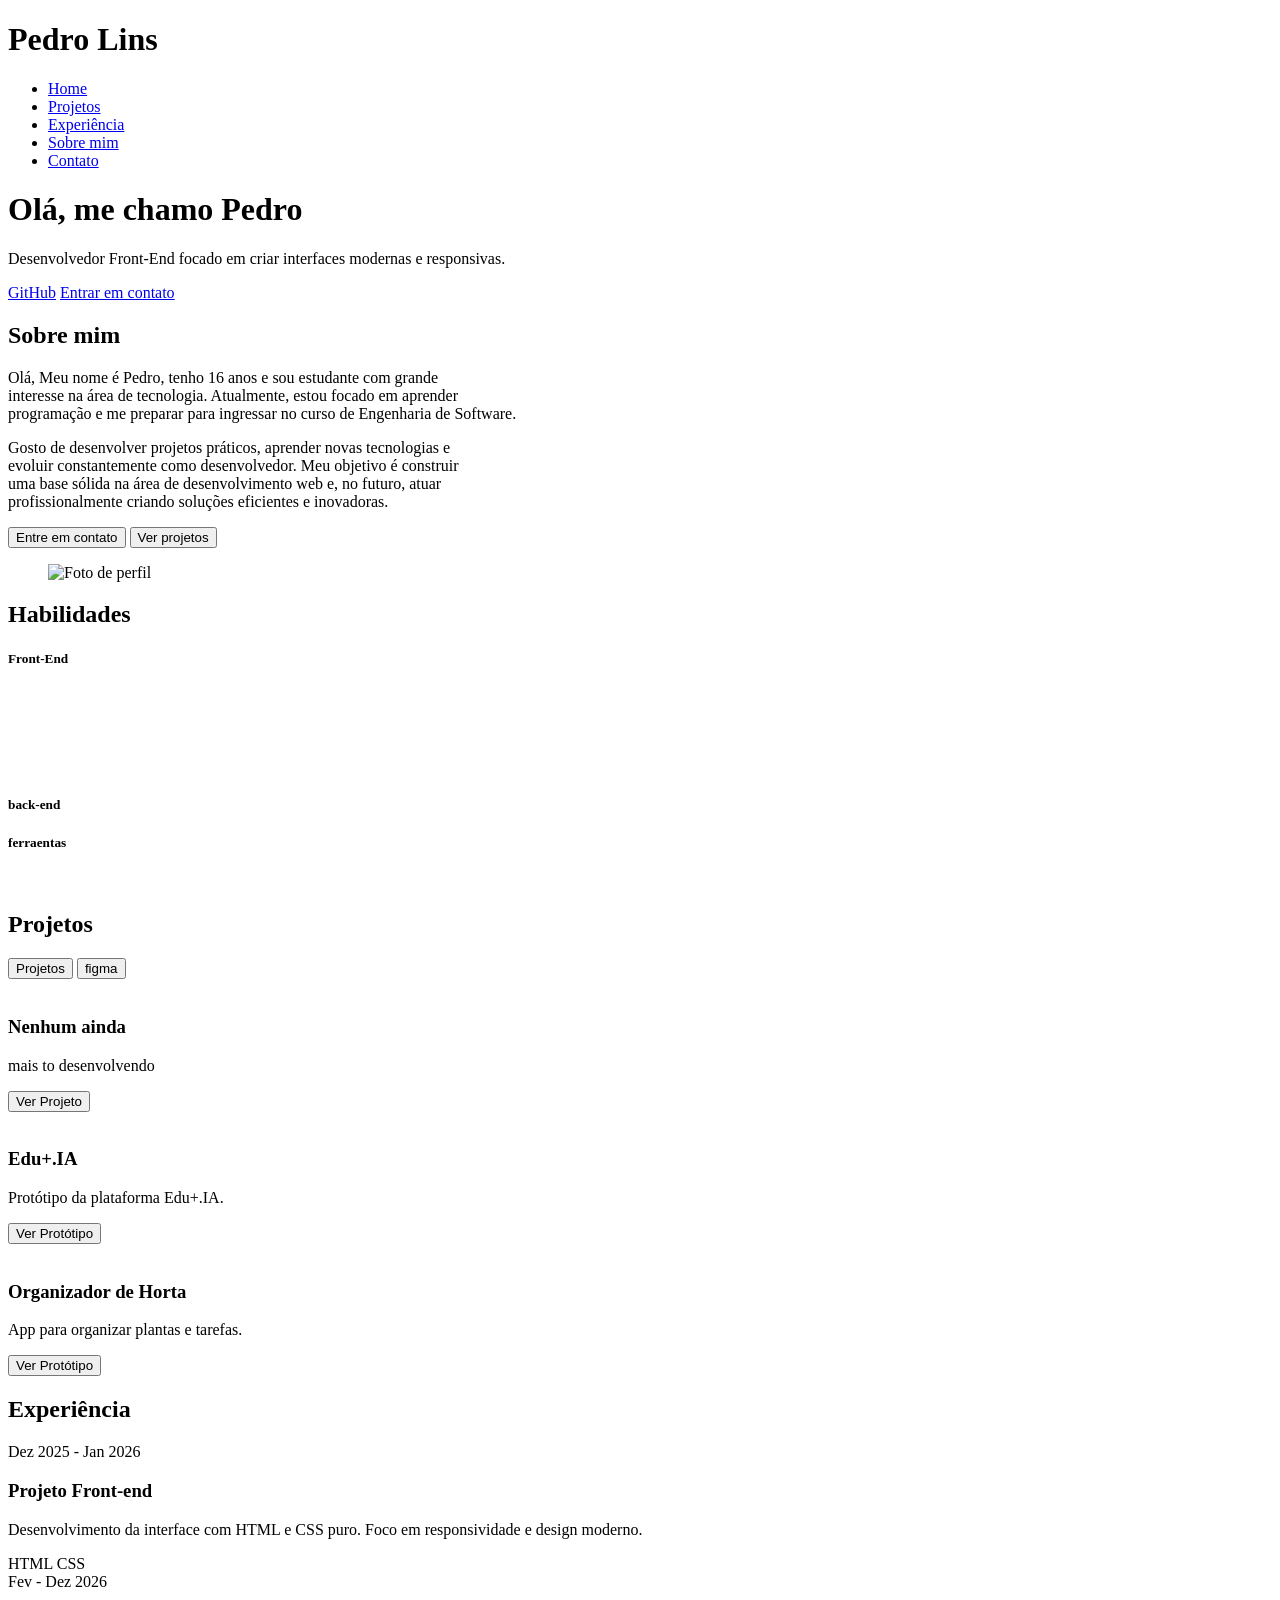
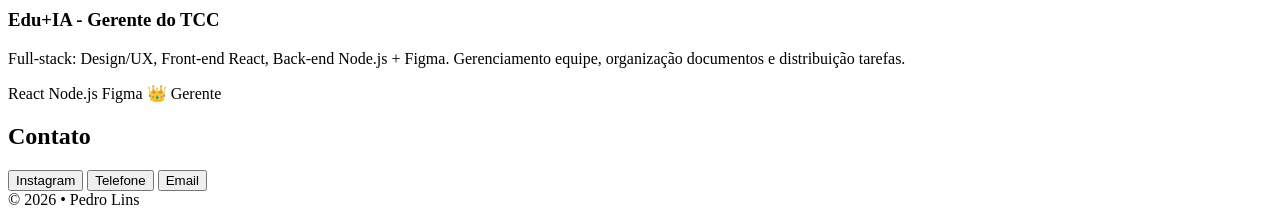
==== Portifólio/porti.html @ 69fc2c8f "Criei a parte visual do me portifolio" ====
<!-- index.html -->
<!doctype html>
<html lang="pt-BR">
  <head>
    <meta charset="UTF-8" />
    <meta name="viewport" content="width=device-width, initial-scale=1.0" />
    <title>Portfólio | Pedro</title>
    <link rel="stylesheet" href="style.css" />
  </head>
  <body>
    <!--menu-->
    <header class="menu">
      <div>
        <h1>Pedro Lins</h1>
      </div>

      <nav>
        <ul>
          <li><a href="#Home">Home</a></li>
          <li><a href="#Projetos">Projetos</a></li>
          <li><a href="#Experiencia">Experiência</a></li>
          <li><a href="#Sobre">Sobre mim</a></li>
          <li><a href="#Contato">Contato</a></li>
        </ul>
      </nav>
    </header>

    <!---main-->

    <main id="Home">
      <div class="mainn">
        <div>
          <h1>Olá, me chamo <span>Pedro</span></h1>
          <p>
            Desenvolvedor Front-End focado em criar interfaces modernas e
            responsivas.
          </p>

          <div class="main-buttons">
            <a href="#" class="but ">GitHub</a>
            <a href="#Contato" class="but">Entrar em contato</a>
          </div>
        </div>
      </div>
    </main>


    <!---sobre mim-->

    <section class="sobre-mim" id="Sobre">
      <h2 class="h2-sobre">Sobre mim</h2 >
      <div class="sobre">
        <div class="sobre-part">
          <div class="text-sobre">
            <p>
              Olá, Meu nome é Pedro, tenho 16 anos e sou estudante com grande
              <br />
              interesse na área de tecnologia. Atualmente, estou focado em
              aprender <br />
              programação e me preparar para ingressar no curso de Engenharia de
              Software.
            </p>
            <p>
              Gosto de desenvolver projetos práticos, aprender novas tecnologias
              e
              <br />
              evoluir constantemente como desenvolvedor. Meu objetivo é
              construir
              <br />
              uma base sólida na área de desenvolvimento web e, no futuro, atuar
              <br />
              profissionalmente criando soluções eficientes e inovadoras. <br />
            </p>
          </div>

          <div class="butt-sobre">
            <input type="button" value="Entre em contato" class="cot" />
            <input type="button" value="Ver projetos" class="pro" />
          </div>

        </div>

        <figure class="avatar">
          <img src="src/pe.jpg" alt="Foto de perfil" />
        </figure>
      </div>

    </div>

    <div class="Habilidades">
      <h2>Habilidades</h2>

      <div class="front-edn">
        <div><h5>Front-End</h5></div>
        <figure><img src="src/html-logo-png-3.png" alt=""></figure>
        <figure><img src="src/R.png" alt=""></figure>
        <figure><img src="src/javascript-logo-javascript-icon-transparent-free-png.webp" alt=""></figure>
      </div>

      <div class="back-end">
        <div><h5>back-end</h5></div>
        <figure></figure>
      </div>

      <div class="ferraentas">
        <div><h5>ferraentas</h5></div>
        <figure><img src="src/figma-removebg-preview.png" alt=""></figure>
      </div>
  
    </div>
    </section>

    <!---Projetosss-->

    
<section class="Projeto" id="Projetos">

  <h2>Projetos</h2>

   <div class="projeto-button">
    <button class="projeto-btn ativo" data-tab="facil">Projetos</button>
    <button class="projeto-btn" data-tab="medio">figma</button>
  </div>
  
<div class="projetoss">

  <div id="facil" class="projetos-nãoativo ativo">
    <div class="cards">

      <div class="card">
        <img src="img/projeto1.png" alt="">
        <div class="card-content">
          <h3>Nenhum ainda</h3>
          <p>mais to desenvolvendo</p>
          <button>Ver Projeto</button>
        </div>
      </div>

     

    
    </div>
  </div>


  <div id="medio" class="projetos-nãoativo">
    <div class="cards">

      <div class="card">
        <img src="src/Capturar.PNG" alt="">
        <div class="card-content">
          <h3>Edu+.IA</h3>
          <p>Protótipo da plataforma Edu+.IA.</p>
          <button>Ver Protótipo</button>
        </div>
      </div>

      <div class="card">
        <img src="src/horta.PNG" alt="">
        <div class="card-content">
          <h3>Organizador de Horta</h3>
          <p>App para organizar plantas e tarefas.</p>
          <button>Ver Protótipo</button>
        </div>
      </div>

    </div>
  </div>

</div>

</section>

<!---experiencia-->

<section class="experiencia" id="Experiencia">
  <h2>Experiência</h2>
  <div class="timeline-container">
    <div class="timeline">
      
      <!-- Projeto Anterior -->
      <div class="timeline-card">
        <div class="timeline-badge">Dez 2025 - Jan 2026</div>
        <div class="timeline-content">
          <h3>Projeto Front-end</h3>
          <p>Desenvolvimento da interface com HTML e CSS puro. Foco em responsividade e design moderno.</p>
          <div class="tech-badges">
            <span class="tech">HTML</span>
            <span class="tech">CSS</span>
          </div>
        </div>
      </div>

      <!-- TCC Edu+IA -->
      <div class="timeline-card">
        <div class="timeline-badge ativo">Fev - Dez 2026</div>
        <div class="timeline-content">
          <h3>Edu+IA - Gerente do TCC</h3>
          <p>Full-stack: Design/UX, Front-end React, Back-end Node.js + Figma. Gerenciamento equipe, organização documentos e distribuição tarefas.</p>
          <div class="tech-badges">
            <span class="tech">React</span>
            <span class="tech">Node.js</span>
            <span class="tech">Figma</span>
            <span class="role">👑 Gerente</span>
          </div>
        </div>
      </div>

    </div>
  </div>
</section>

    <section class="contato" id="Contato">
      <h2>Contato</h2>
      <div class="buntt-contato">
        <input type="button" value="Instagram" id="insta" />
        <input type="button" value="Telefone" id="tele" />
        <input type="button" value="Email" id="Email" />
      </div>
    </section>

    <footer>© 2026 • Pedro Lins</footer>
    <script src="js.js"></script>
  </body>
</html>
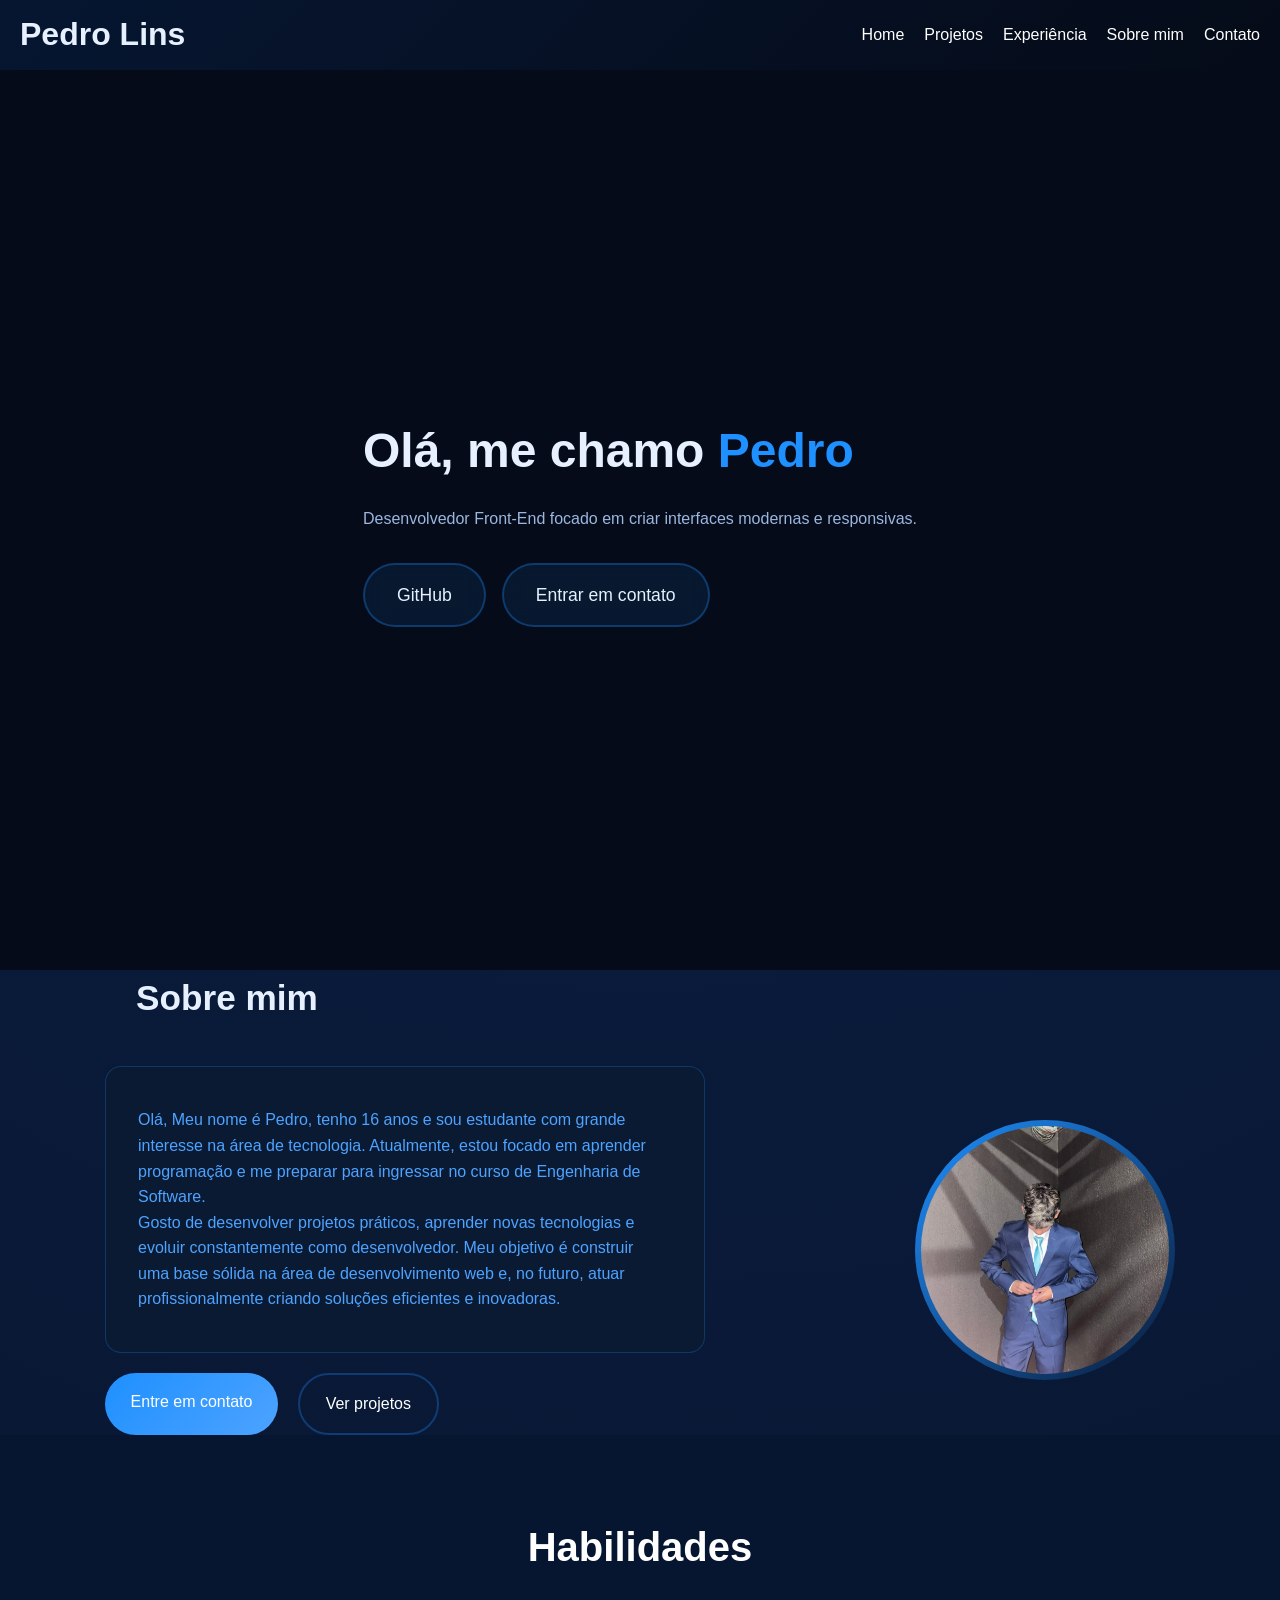
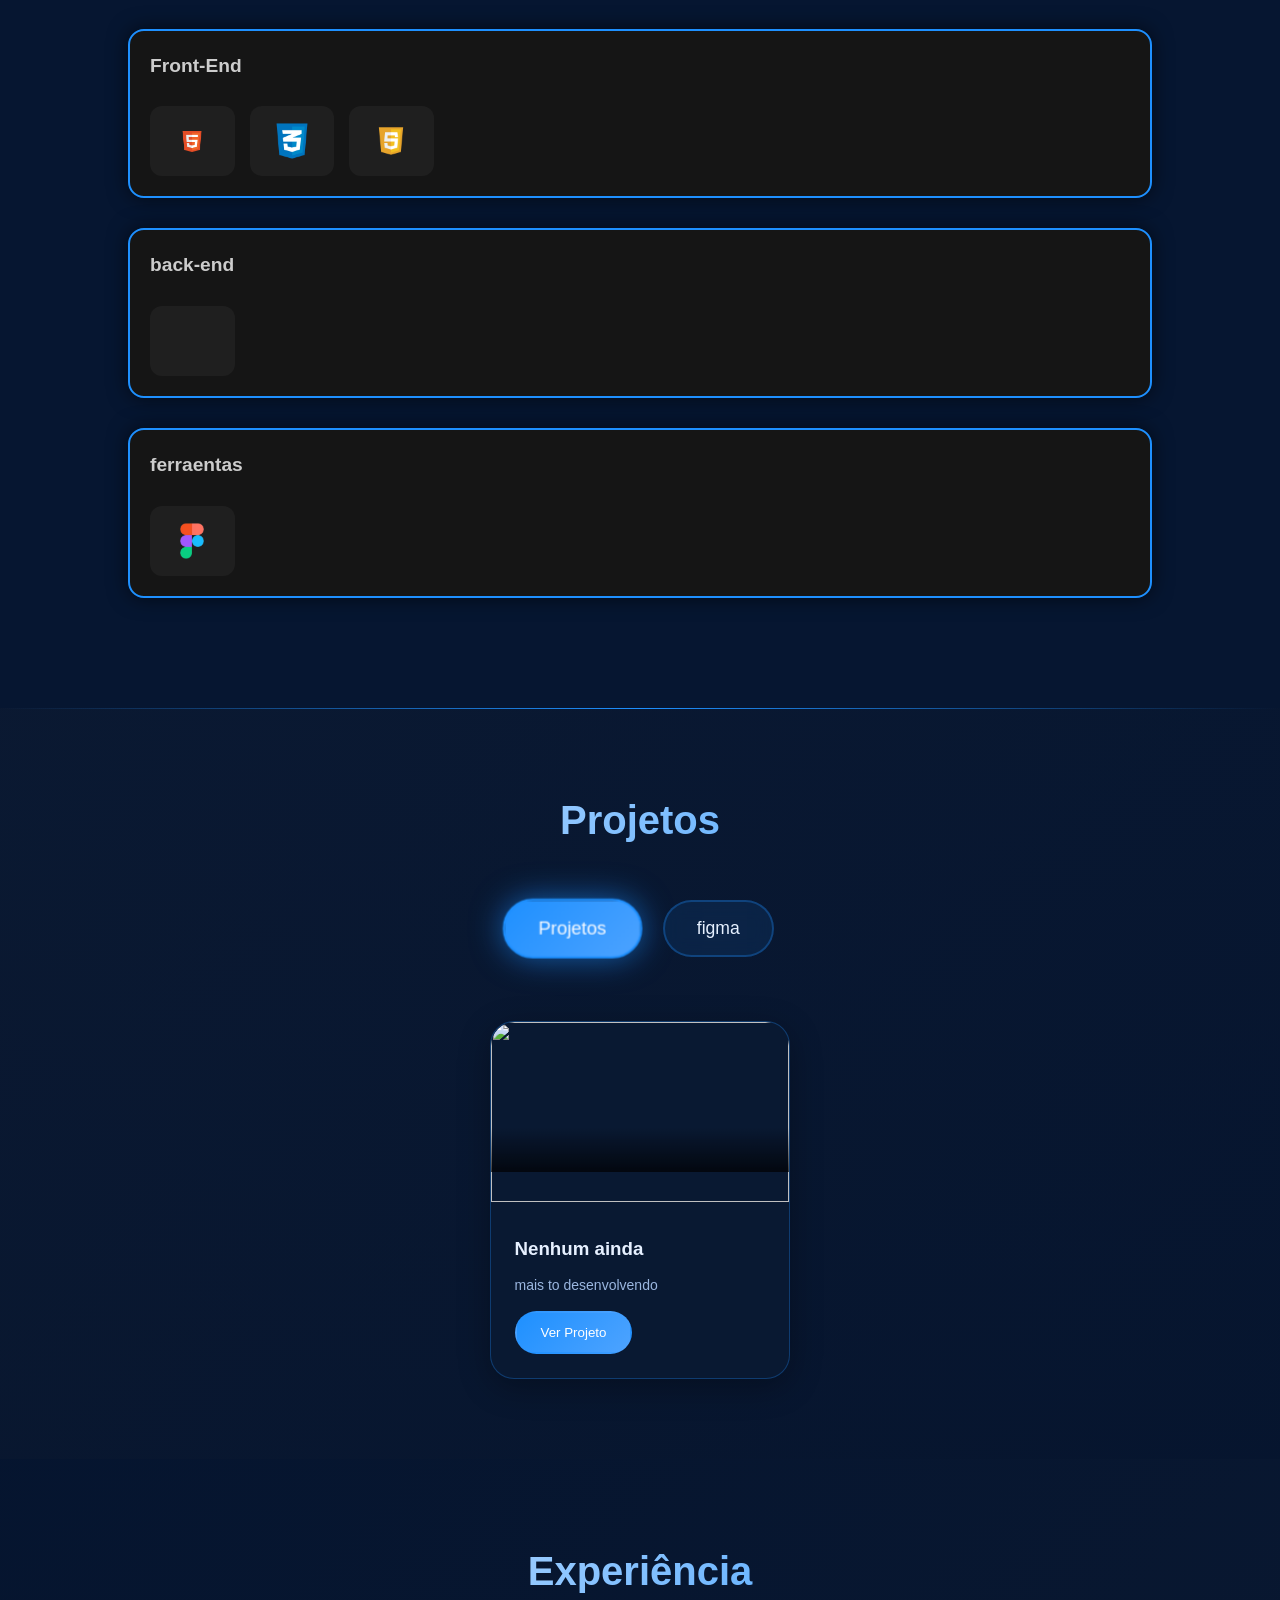
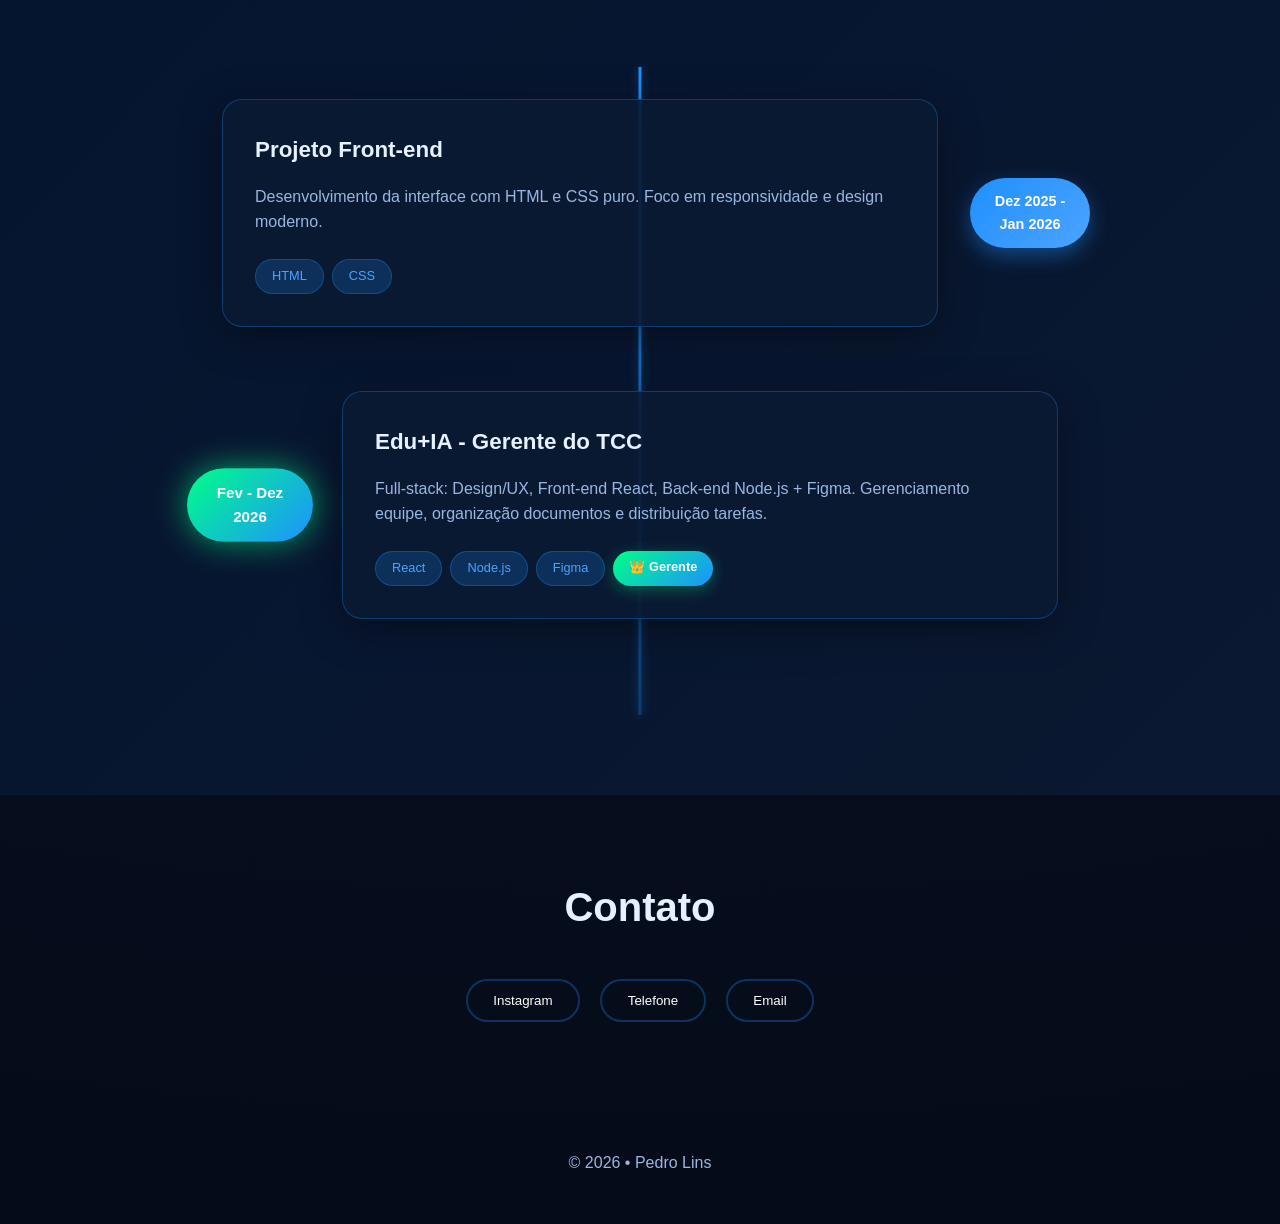
==== commit 8d06200d: "commit" ====
--- a/Portifólio/porti.html
+++ b/Portifólio/porti.html
@@ -5,7 +5,7 @@
     <meta charset="UTF-8" />
     <meta name="viewport" content="width=device-width, initial-scale=1.0" />
     <title>Portfólio | Pedro</title>
-    <link rel="stylesheet" href="style.css" />
+    <link rel="stylesheet" href="porti.css" />
   </head>
   <body>
     <!--menu-->
@@ -37,7 +37,7 @@
           </p>
 
           <div class="main-buttons">
-            <a href="#" class="but ">GitHub</a>
+            <a href="#" id="bnt_git" class="but" >GitHub</a>
             <a href="#Contato" class="but">Entrar em contato</a>
           </div>
         </div>
@@ -74,8 +74,8 @@
           </div>
 
           <div class="butt-sobre">
-            <input type="button" value="Entre em contato" class="cot" />
-            <input type="button" value="Ver projetos" class="pro" />
+            <a href="#Contato" class="cot">Entre em contato</a>
+            <a class="pro "href="#Projetos">Ver projetos</a>
           </div>
 
         </div>
@@ -151,7 +151,7 @@
         <div class="card-content">
           <h3>Edu+.IA</h3>
           <p>Protótipo da plataforma Edu+.IA.</p>
-          <button>Ver Protótipo</button>
+          <button id="bnt_edu">Ver Protótipo</button>
         </div>
       </div>
 
@@ -160,7 +160,7 @@
         <div class="card-content">
           <h3>Organizador de Horta</h3>
           <p>App para organizar plantas e tarefas.</p>
-          <button>Ver Protótipo</button>
+          <button id="horta_bnt">Ver Protótipo</button>
         </div>
       </div>
 
@@ -220,6 +220,6 @@
     </section>
 
     <footer>© 2026 • Pedro Lins</footer>
-    <script src="js.js"></script>
+    <script src="porti.js"></script>
   </body>
 </html>
--- a/Portifólio/porti.css
+++ b/Portifólio/porti.css
@@ -0,0 +1,807 @@
+
+* {
+  margin: 0;
+  padding: 0;
+  box-sizing: border-box;
+}
+
+body {
+  font-family: 'Poppins', sans-serif;
+  background: radial-gradient(circle at top, #0b1f44, #050b18);
+  color: #e6f0ff;
+  line-height: 1.6;
+  overflow-x: hidden;
+}
+
+.menu{
+    background: #050b18;
+    background: linear-gradient(315deg, #050b18, #061631);
+    width: 100%;
+    height: 70px;
+    display: flex;
+    align-items: center;
+    justify-content: space-between;
+}
+.menu h1{margin-left: 20px;}
+
+.menu ul{
+    display: flex;
+    gap: 20px;
+    list-style: none;
+    margin-right: 20px;
+}
+
+.menu li{color: #ffffff;}
+
+.menu li:hover{opacity: 0.7;}
+
+a {
+  text-decoration: none;
+  color: inherit;
+}
+
+main {
+  min-height: 100vh;
+  display: flex;
+  align-items: center;
+  justify-content: center;
+  padding: 2rem;
+background-color: #050b18;
+}
+
+.mainn {
+  max-width: 1100px;
+  width: 100%;
+  gap: 3rem;
+  display: flex;
+  justify-content: center;
+  align-items: center;
+}
+
+.mainn h1 {
+  font-size: 3rem;
+}
+
+.mainn h1 span {
+  color: #1e90ff;
+}
+
+.mainn p {
+  color: #9bb7e0;
+  margin: 1rem 0 2rem;
+}
+
+.main-buttons {
+  display: flex;
+  gap: 1rem;
+}
+
+
+.but {
+  background: rgba(30,144,255,0.1);
+  border: 2px solid rgba(30,144,255,0.3);
+  color: #e6f0ff;
+  font-size: 1.1rem;
+  font-weight: 500;
+  cursor: pointer;
+  padding: 1rem 2rem;
+  border-radius: 50px;
+  transition: all 0.4s ease;
+  backdrop-filter: blur(10px);
+  position: relative;
+  overflow: hidden;
+}
+
+.but::before {
+  content: '';
+  position: absolute;
+  top: 0;
+  left: -100%;
+  width: 100%;
+  height: 100%;
+  background: linear-gradient(90deg, transparent, rgba(255,255,255,0.2), transparent);
+  transition: left 0.5s;
+}
+
+.but:hover::before {
+  left: 100%;
+}
+
+.but:hover {
+  transform: translateY(-4px);
+  border-color: #1e90ff;
+  box-shadow: 0 10px 30px rgba(30,144,255,0.4);
+  color: #fff;
+}
+
+.but:hover {
+  transform: translateY(-2px);
+}
+
+
+.tags {
+  display: flex;
+  gap: 0.5rem;
+  margin-bottom: 1rem;
+  flex-wrap: wrap;
+}
+
+.tag {
+  font-size: 0.75rem;
+  padding: 0.25rem 0.6rem;
+  border-radius: 999px;
+  background: rgba(30,144,255,0.15);
+  color: #4da3ff;
+}
+
+
+.sobre-part{
+ display: flex;
+ flex-direction: column;
+}
+
+
+.sobre{
+  display: flex;
+  align-items: center;
+  justify-content: space-around;
+}
+
+.avatar {
+  width: 260px;
+  height: 260px;
+  border-radius: 50%;
+  padding: 6px;
+  background: linear-gradient(135deg, #1e90ff, transparent);
+}
+
+.avatar img {
+  width: 100%;
+  height: 100%;
+  border-radius: 50%;
+  object-fit: cover;
+}
+
+.h2-sobre{
+  margin-left: 8.5rem;
+  font-size: 2.2rem;
+  margin-bottom: 2.5rem;
+}
+
+.text-sobre{
+  display: flex;
+  flex-direction: column;
+  width: 600px;
+  background: #0b1a33;
+  border: 1px solid rgba(30,144,255,0.25);
+  border-radius: 16px;
+  padding: 2.5rem 2rem;
+  color: #4da3ff;
+}
+
+.butt-sobre{
+  display: flex;
+  margin-top: 20px;
+  gap: 20px;
+  
+}
+
+.cot{
+  padding: 1rem 1.6rem;
+  border-radius: 40px;
+  transition: 0.3s;
+  cursor: pointer;
+  background: linear-gradient(135deg, #1e90ff, #4da3ff);
+  color: #ffffff;
+  border: none;
+}
+
+.cot:hover{
+    transform: translateY(-2px);
+}
+
+.pro{
+  padding: 1rem 1.6rem;
+  border-radius: 40px;
+  border: 2px solid rgba(30,144,255,0.3);
+  transition: 0.3s;
+  background: none;
+  color: #ffffff;
+  cursor: pointer;
+}
+
+.pro:hover{
+  transform: translateY(-2px);
+}
+
+.Habilidades{
+  width: 100%;
+  padding: 80px 10%;
+  background: #061631;
+  color: #fff;
+}
+
+
+.Habilidades h2{
+  text-align: center;
+  margin-bottom: 50px;
+  font-size: 2.5rem;
+}
+
+
+.front-edn{
+  background: #151515;
+  border-radius: 16px;
+  padding: 20px;
+  margin-bottom: 30px;
+  display: grid;
+  grid-template-columns: repeat(auto-fit, minmax(80px, 1fr));
+  gap: 15px;
+  box-shadow: 0 0 20px #00000099;
+  border: #1e90ff solid 2px;
+}
+
+.back-end{
+  background: #151515;
+  border-radius: 16px;
+  padding: 20px;
+  margin-bottom: 30px;
+  display: grid;
+  grid-template-columns: repeat(auto-fit, minmax(80px, 1fr));
+  gap: 15px;
+  box-shadow: 0 0 20px #00000099;
+  border: #1e90ff solid 2px;
+}
+
+
+.ferraentas{
+  background: #151515;
+  border-radius: 16px;
+  padding: 20px;
+  margin-bottom: 30px;
+  display: grid;
+  grid-template-columns: repeat(auto-fit, minmax(80px, 1fr));
+  gap: 15px;
+  box-shadow: 0 0 20px #00000099;
+  border: #1e90ff solid 2px;
+}
+
+
+
+
+.front-edn div{
+  grid-column: 1 / -1;
+}
+
+.back-end div{
+  grid-column: 1 / -1;
+}
+
+.ferraentas div{
+  grid-column: 1 / -1;
+}
+
+.front-edn h5{
+  font-size: 1.2rem;
+  margin-bottom: 10px;
+  color: #ccc;
+}
+
+.back-end h5{
+  font-size: 1.2rem;
+  margin-bottom: 10px;
+  color: #ccc;
+}
+
+.ferraentas h5{
+  font-size: 1.2rem;
+  margin-bottom: 10px;
+  color: #ccc;
+}
+
+
+.front-edn figure{
+  height: 70px;
+  background: #1f1f1f;
+  border-radius: 12px;
+  display: flex;
+  justify-content: center;
+  align-items: center;
+  transition: 0.3s;
+}
+
+.front-edn figure:hover{
+  background: #2a2a2a;
+  transform: translateY(-5px);
+}
+
+.back-end figure{
+  height: 70px;
+  background: #1f1f1f;
+  border-radius: 12px;
+  display: flex;
+  justify-content: center;
+  align-items: center;
+  transition: 0.3s;  
+}
+
+.back-end figure:hover{
+  background: #2a2a2a;
+  transform: translateY(-5px);
+}
+
+.ferraentas figure{
+  height: 70px;
+  background: #1f1f1f;
+  border-radius: 12px;
+  display: flex;
+  justify-content: center;
+  align-items: center;
+  transition: 0.3s;
+}
+
+.ferraentas figure:hover{
+  background: #2a2a2a;
+  transform: translateY(-5px);
+}
+
+
+.front-edn img,
+.back-end img,
+.ferraentas img{
+  width: 40px;
+}
+
+
+
+.projeto {
+  max-width: 900px;
+  margin: 60px auto;
+  color: white;
+  
+}
+
+.Projeto {
+  padding: 80px 5%;
+  background: linear-gradient(135deg, rgba(11,26,51,0.8), rgba(6,22,49,0.8));
+  position: relative;
+  overflow: hidden;
+}
+
+.Projeto::before {
+  content: '';
+  position: absolute;
+  top: 0;
+  left: 0;
+  right: 0;
+  height: 1px;
+  background: linear-gradient(90deg, transparent, #1e90ff, transparent);
+}
+
+.Projeto h2 {
+  font-size: 2.5rem;
+  text-align: center;
+  margin-bottom: 3rem;
+  background: linear-gradient(135deg, #e6f0ff, #1e90ff);
+  -webkit-background-clip: text;
+  -webkit-text-fill-color: transparent;
+  background-clip: text;
+  font-weight: 700;
+}
+
+.projeto-button {
+  display: flex;
+  justify-content: center;
+  gap: 1.5rem;
+  margin-bottom: 4rem;
+  flex-wrap: wrap;
+}
+
+.projeto-btn {
+  background: rgba(30,144,255,0.1);
+  border: 2px solid rgba(30,144,255,0.3);
+  color: #e6f0ff;
+  font-size: 1.1rem;
+  font-weight: 500;
+  cursor: pointer;
+  padding: 1rem 2rem;
+  border-radius: 50px;
+  transition: all 0.4s ease;
+  backdrop-filter: blur(10px);
+  position: relative;
+  overflow: hidden;
+}
+
+.projeto-btn::before {
+  content: '';
+  position: absolute;
+  top: 0;
+  left: -100%;
+  width: 100%;
+  height: 100%;
+  background: linear-gradient(90deg, transparent, rgba(255,255,255,0.2), transparent);
+  transition: left 0.5s;
+}
+
+.projeto-btn:hover::before {
+  left: 100%;
+}
+
+.projeto-btn:hover {
+  transform: translateY(-4px);
+  border-color: #1e90ff;
+  box-shadow: 0 10px 30px rgba(30,144,255,0.4);
+  color: #fff;
+}
+
+.projeto-btn.ativo {
+  background: linear-gradient(135deg, #1e90ff, #4da3ff);
+  border-color: #1e90ff;
+  color: #fff;
+  box-shadow: 0 0 30px rgba(30,144,255,0.6);
+  transform: scale(1.05);
+}
+
+.projetoss {
+  display: flex;
+  justify-content: center;
+}
+
+@media (max-width: 768px) {
+  .projeto-button {
+    flex-direction: column;
+    align-items: center;
+  }
+}
+
+.projetos-nãoativo {
+  display: none;
+  animation: fade 0.4s ease;
+}
+
+.projetos-nãoativo.ativo {
+  display: block;
+  animation: fadeInUp 0.6s ease forwards;
+}
+
+@keyframes fadeInUp {
+  from { 
+    opacity: 0; 
+    transform: translateY(30px); 
+  }
+  to { 
+    opacity: 1; 
+    transform: translateY(0); 
+  }
+}
+
+.cards {
+  display: grid;
+  grid-template-columns: repeat(auto-fit, minmax(300px, 1fr));
+  gap: 2rem;
+  justify-content: center;
+  margin-top: 0;
+  padding: 0 1rem;
+  max-width: 1200px;
+  margin-left: auto;
+  margin-right: auto;
+}
+
+.card {
+  background: rgba(11, 26, 51, 0.9);
+  border-radius: 24px;
+  border: 1px solid rgba(30,144,255,0.3);
+  overflow: hidden;
+  transition: all 0.4s ease;
+  position: relative;
+  backdrop-filter: blur(10px);
+  box-shadow: 0 8px 32px rgba(0,0,0,0.3);
+}
+
+.card::before {
+  content: '';
+  position: absolute;
+  top: 0;
+  left: 0;
+  right: 0;
+  height: 150px;
+  background: linear-gradient(to bottom, transparent 70%, rgba(0,0,0,0.7));
+  pointer-events: none;
+  z-index: 1;
+}
+
+.card:hover {
+  transform: translateY(-12px) scale(1.02);
+  border-color: #1e90ff;
+  box-shadow: 0 20px 50px rgba(30,144,255,0.4), 0 0 0 1px rgba(30,144,255,0.3);
+}
+
+.card img {
+  width: 100%;
+  height: 180px;
+  object-fit: cover;
+  border-radius: 24px 24px 0 0;
+  position: relative;
+  z-index: 0;
+}
+
+.card-content {
+  padding: 1.5rem;
+  position: relative;
+  z-index: 2;
+}
+
+.card-content h3{
+  color: #e6f0ff;
+  margin-bottom: 10px;
+}
+
+.card-content p{
+  color: #9bb7e0;
+  font-size: 14px;
+  margin-bottom: 15px;
+}
+
+.card-content button {
+  padding: 0.75rem 1.5rem;
+  border-radius: 50px;
+  border: 2px solid transparent;
+  background: linear-gradient(135deg, #1e90ff, #4da3ff);
+  color: white;
+  cursor: pointer;
+  transition: all 0.3s ease;
+  font-weight: 500;
+  backdrop-filter: blur(10px);
+  position: relative;
+  overflow: hidden;
+}
+
+.card-content button::before {
+  content: '';
+  position: absolute;
+  inset: 0;
+  background: linear-gradient(135deg, rgba(255,255,255,0.2), transparent);
+  opacity: 0;
+  transition: opacity 0.3s;
+}
+
+.card-content button:hover {
+  transform: translateY(-3px);
+  border-color: rgba(255,255,255,0.3);
+  box-shadow: 0 8px 25px rgba(30,144,255,0.4);
+}
+
+.card-content button:hover::before {
+  opacity: 1;
+}
+
+
+@keyframes fade {
+  from { opacity: 0; transform: translateY(10px); }
+  to { opacity: 1; transform: translateY(0); }
+}
+
+
+.contato{
+  margin: auto;
+  padding: 5rem 2rem;  
+}
+
+.contato h2{
+  font-size: 2.5rem;
+  text-align: center;
+  margin-bottom: 2.5rem;
+}
+
+.text-contato {
+  text-align: center;
+  color: #9bb7e0;
+}
+
+.buntt-contato{
+  display: flex;
+  gap: 20px;
+  text-align: center;
+  justify-content: center;
+}
+
+#insta{
+  padding: 0.75rem 1.6rem;
+  border-radius: 40px;
+  border: 2px solid rgba(30,144,255,0.3);
+  transition: 0.3s;
+  background: none;
+  color: #ffffff;
+}
+
+#insta:hover{
+  border: 2px solid rgba(245, 7, 7, 0.753);
+}
+
+#tele{
+  padding: 0.75rem 1.6rem;
+  border-radius: 40px;
+  border: 2px solid rgba(30,144,255,0.3);
+  transition: 0.3s;
+  background: none;
+  color: #ffffff;  
+}
+
+#tele:hover{
+  border: 2px solid rgba(56, 255, 30, 0.644);
+}
+
+#Email{
+  padding: 0.75rem 1.6rem;
+  border-radius: 40px;
+  border: 2px solid rgba(30,144,255,0.3);
+  transition: 0.3s;
+  background: none;
+  color: #ffffff; 
+}
+
+#Email:hover{
+  border: 2px solid rgba(252, 255, 49, 0.753);
+}
+
+footer {
+  text-align: center;
+  padding: 3rem 2rem;
+  color: #9bb7e0;
+}
+
+/* Experiência Timeline */
+.experiencia {
+  padding: 80px 5%;
+  background: linear-gradient(135deg, rgba(6,22,49,0.9), rgba(11,26,51,0.9));
+  position: relative;
+}
+
+.experiencia h2 {
+  font-size: 2.5rem;
+  text-align: center;
+  margin-bottom: 4rem;
+  background: linear-gradient(135deg, #e6f0ff, #1e90ff);
+  -webkit-background-clip: text;
+  -webkit-text-fill-color: transparent;
+  background-clip: text;
+  font-weight: 700;
+}
+
+.timeline-container {
+  max-width: 900px;
+  margin: 0 auto;
+  position: relative;
+}
+
+.timeline {
+  position: relative;
+  padding: 2rem 0;
+}
+
+.timeline::before {
+  content: '';
+  position: absolute;
+  left: 50%;
+  top: 0;
+  bottom: 0;
+  width: 3px;
+  background: linear-gradient(to bottom, #1e90ff, rgba(30,144,255,0.3));
+  transform: translateX(-50%);
+  box-shadow: 0 0 10px rgba(30,144,255,0.4);
+}
+
+.timeline-card {
+  display: flex;
+  align-items: center;
+  margin-bottom: 4rem;
+  position: relative;
+  opacity: 0;
+  transform: translateY(30px);
+  animation: fadeInUp 0.8s ease forwards;
+  animation-delay: calc(0.2s * var(--order, 0));
+}
+
+.timeline-card:nth-child(odd) {
+  flex-direction: row-reverse;
+}
+
+.timeline-badge {
+  flex: 0 0 120px;
+  background: linear-gradient(135deg, #1e90ff, #4da3ff);
+  color: white;
+  padding: 0.75rem 1rem;
+  border-radius: 50px;
+  text-align: center;
+  font-weight: 600;
+  font-size: 0.9rem;
+  box-shadow: 0 8px 20px rgba(30,144,255,0.4);
+  position: relative;
+  z-index: 2;
+}
+
+.timeline-badge.ativo {
+  background: linear-gradient(135deg, #00ff88, #1e90ff);
+  box-shadow: 0 0 30px rgba(0,255,136,0.6);
+  transform: scale(1.05);
+}
+
+.timeline-content {
+  flex: 1;
+  background: rgba(11,26,51,0.9);
+  padding: 2rem;
+  border-radius: 20px;
+  border: 1px solid rgba(30,144,255,0.3);
+  backdrop-filter: blur(15px);
+  box-shadow: 0 10px 40px rgba(0,0,0,0.4);
+  margin: 0 2rem;
+  position: relative;
+}
+
+.timeline-content h3 {
+  color: #e6f0ff;
+  margin-bottom: 1rem;
+  font-size: 1.4rem;
+}
+
+.timeline-content p {
+  color: #9bb7e0;
+  margin-bottom: 1.5rem;
+  line-height: 1.6;
+}
+
+.tech-badges {
+  display: flex;
+  flex-wrap: wrap;
+  gap: 0.5rem;
+}
+
+.tech {
+  background: rgba(30,144,255,0.2);
+  color: #4da3ff;
+  padding: 0.4rem 1rem;
+  border-radius: 20px;
+  font-size: 0.8rem;
+  font-weight: 500;
+  border: 1px solid rgba(30,144,255,0.3);
+}
+
+.role {
+  background: linear-gradient(135deg, #00ff88, #1e90ff);
+  color: white;
+  padding: 0.4rem 1rem;
+  border-radius: 20px;
+  font-size: 0.8rem;
+  font-weight: 600;
+  box-shadow: 0 4px 15px rgba(0,255,136,0.3);
+}
+
+@media (max-width: 768px) {
+  .timeline::before {
+    left: 20px;
+  }
+  
+  .timeline-card {
+    flex-direction: column !important;
+    margin-bottom: 3rem;
+    text-align: center;
+  }
+  
+  .timeline-badge {
+    margin-bottom: 1rem;
+    order: -1;
+  }
+  
+  .timeline-content {
+    margin: 0 !important;
+    max-width: 100%;
+  }
+}
+
+@keyframes fadeInUp {
+  to {
+    opacity: 1;
+    transform: translateY(0);
+  }
+}
+
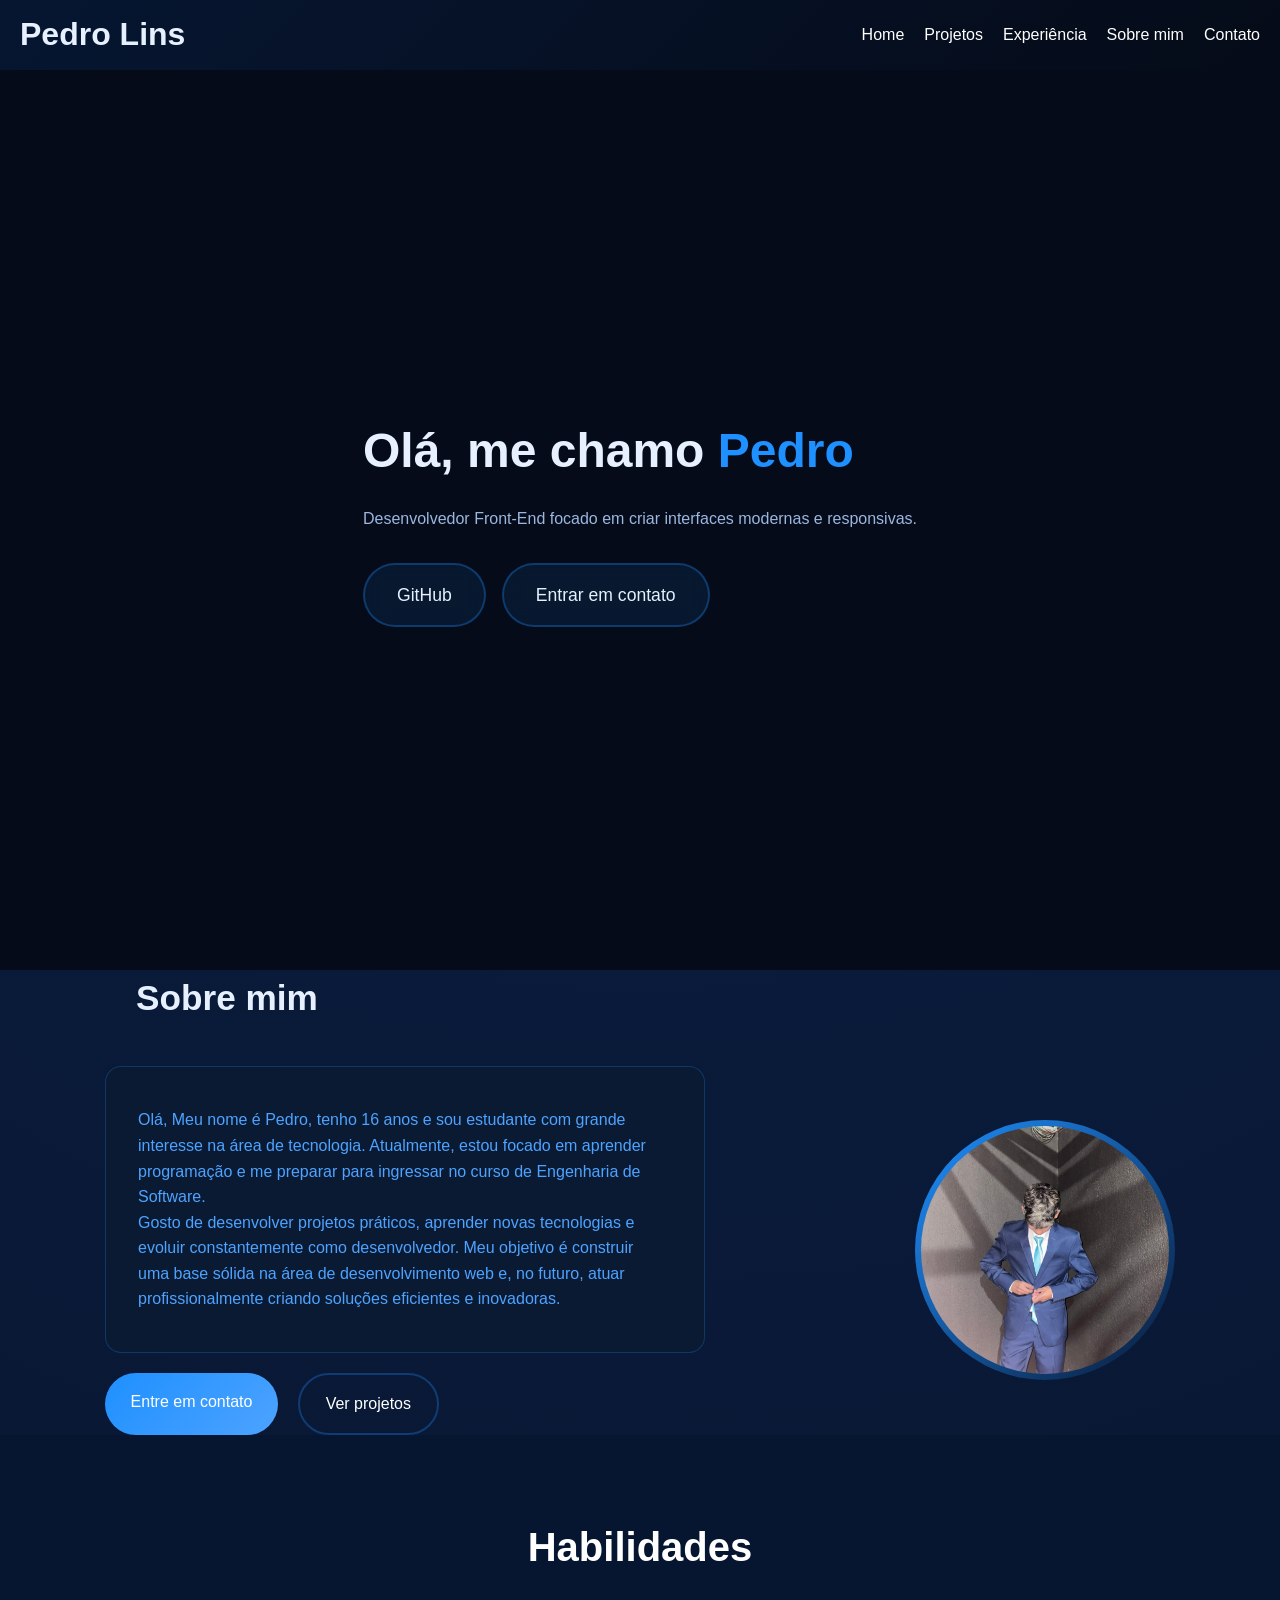
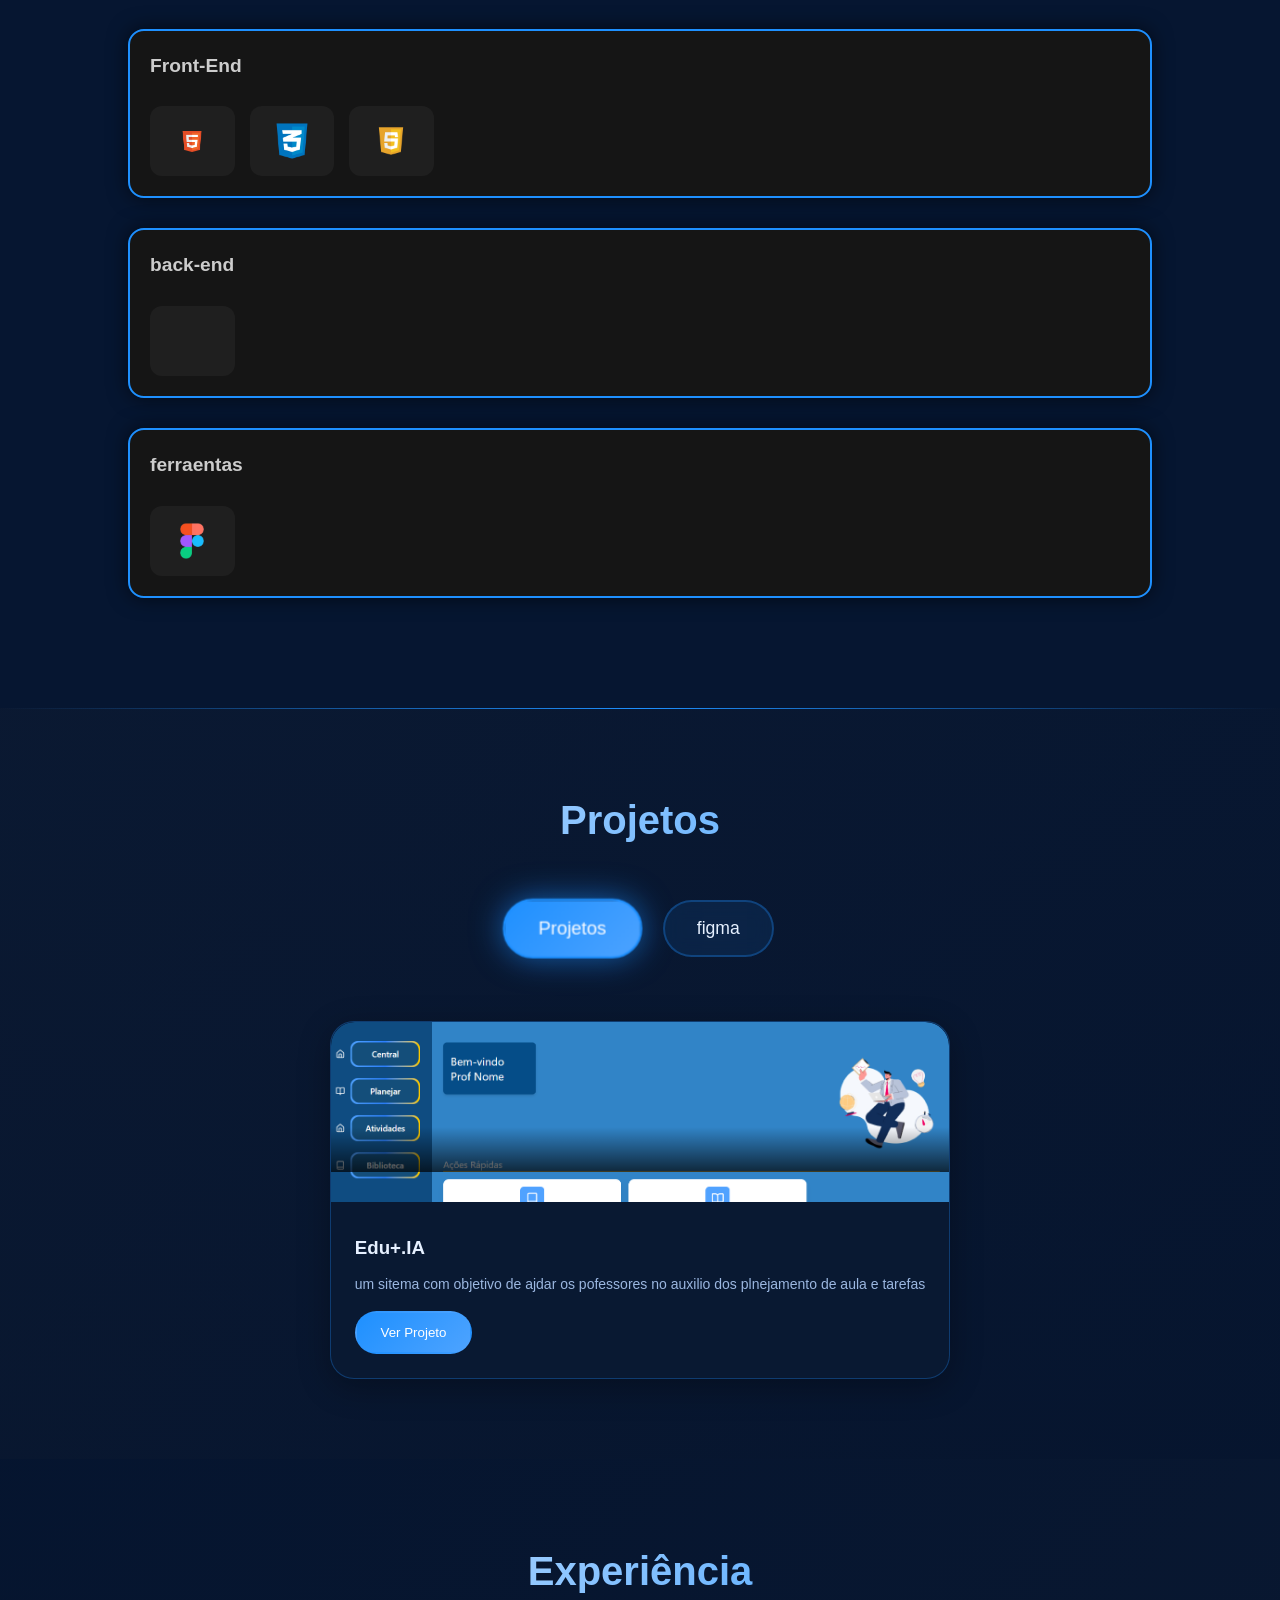
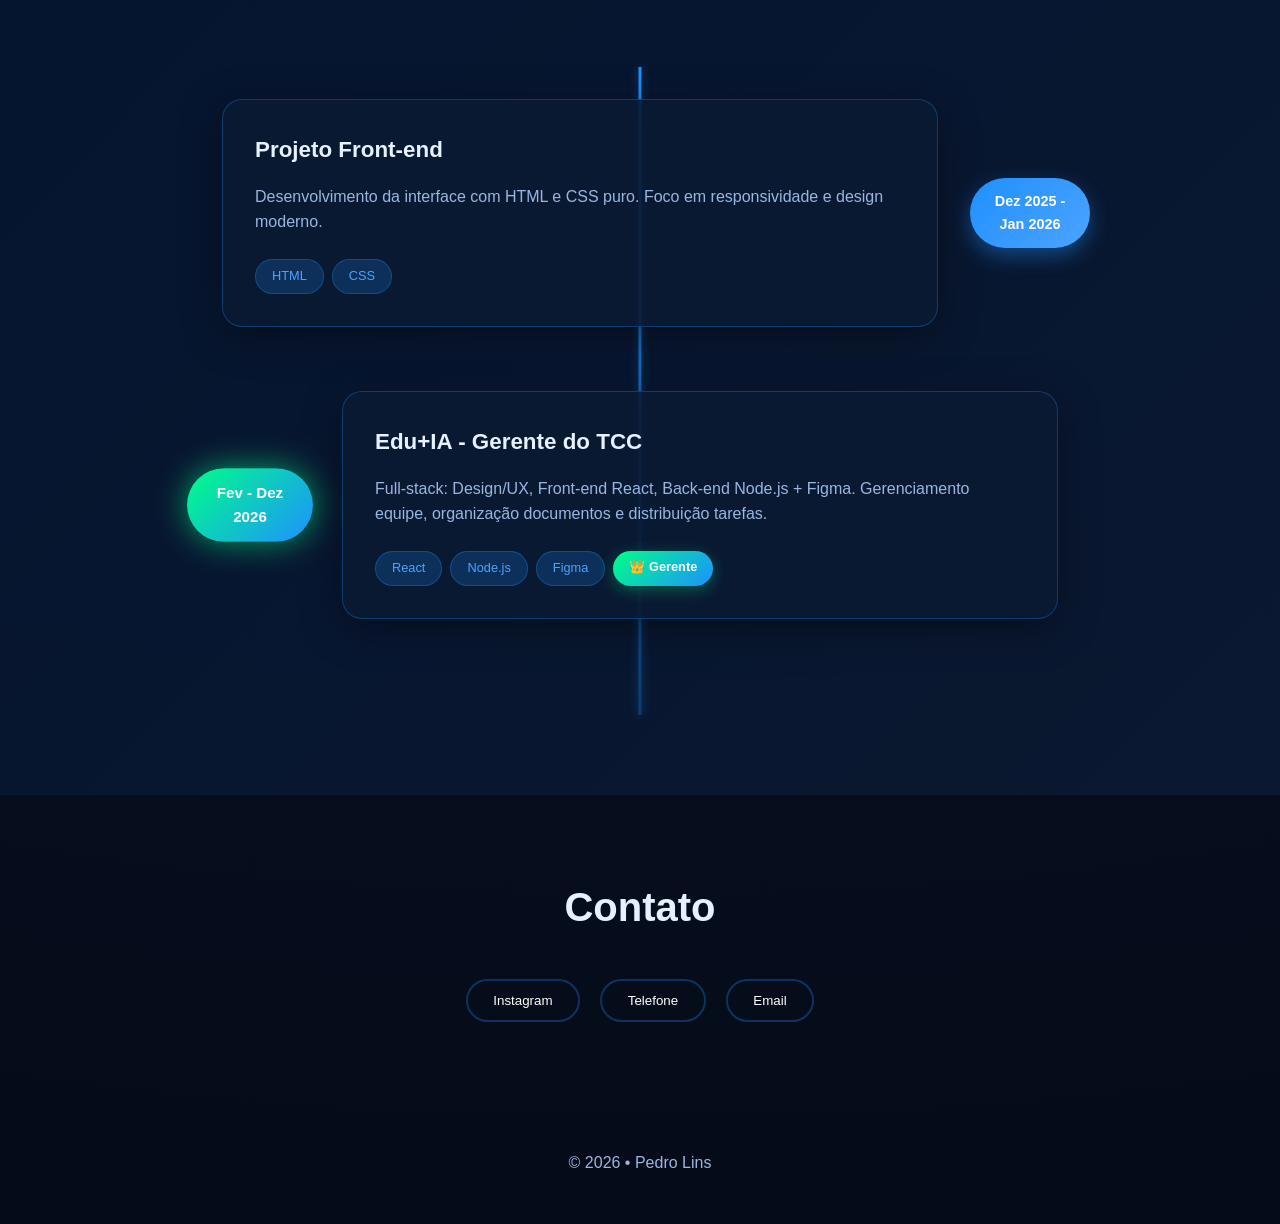
==== commit 18bba66e: "ok ponhando o projeto que desenvolvi" ====
--- a/Portifólio/porti.html
+++ b/Portifólio/porti.html
@@ -128,11 +128,11 @@
     <div class="cards">
 
       <div class="card">
-        <img src="img/projeto1.png" alt="">
+        <img src="./src/edu.PNG" alt="">
         <div class="card-content">
-          <h3>Nenhum ainda</h3>
-          <p>mais to desenvolvendo</p>
-          <button>Ver Projeto</button>
+          <h3>Edu+.IA</h3>
+          <p>um sitema com objetivo de ajdar os pofessores no auxilio dos plnejamento de aula e tarefas</p>
+          <button id="bnt_eduProjeto">Ver Projeto</button>
         </div>
       </div>
 
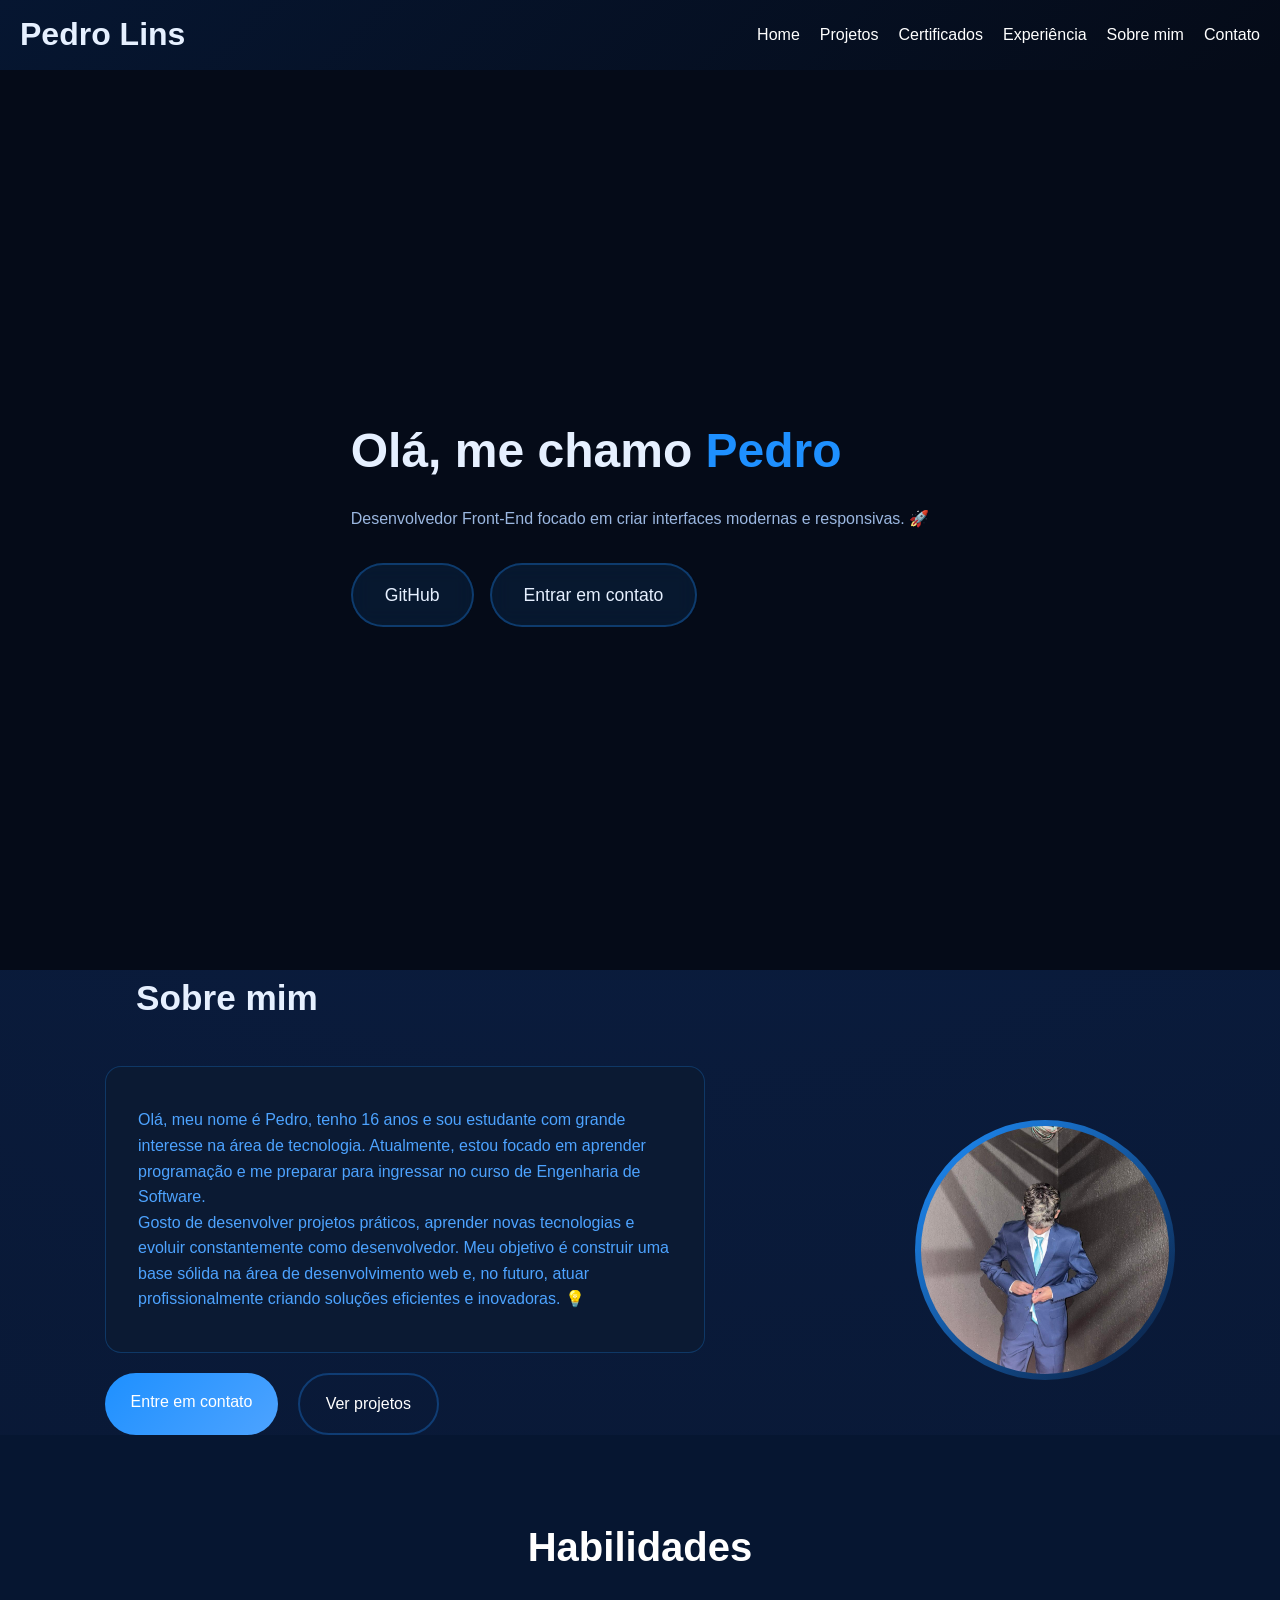
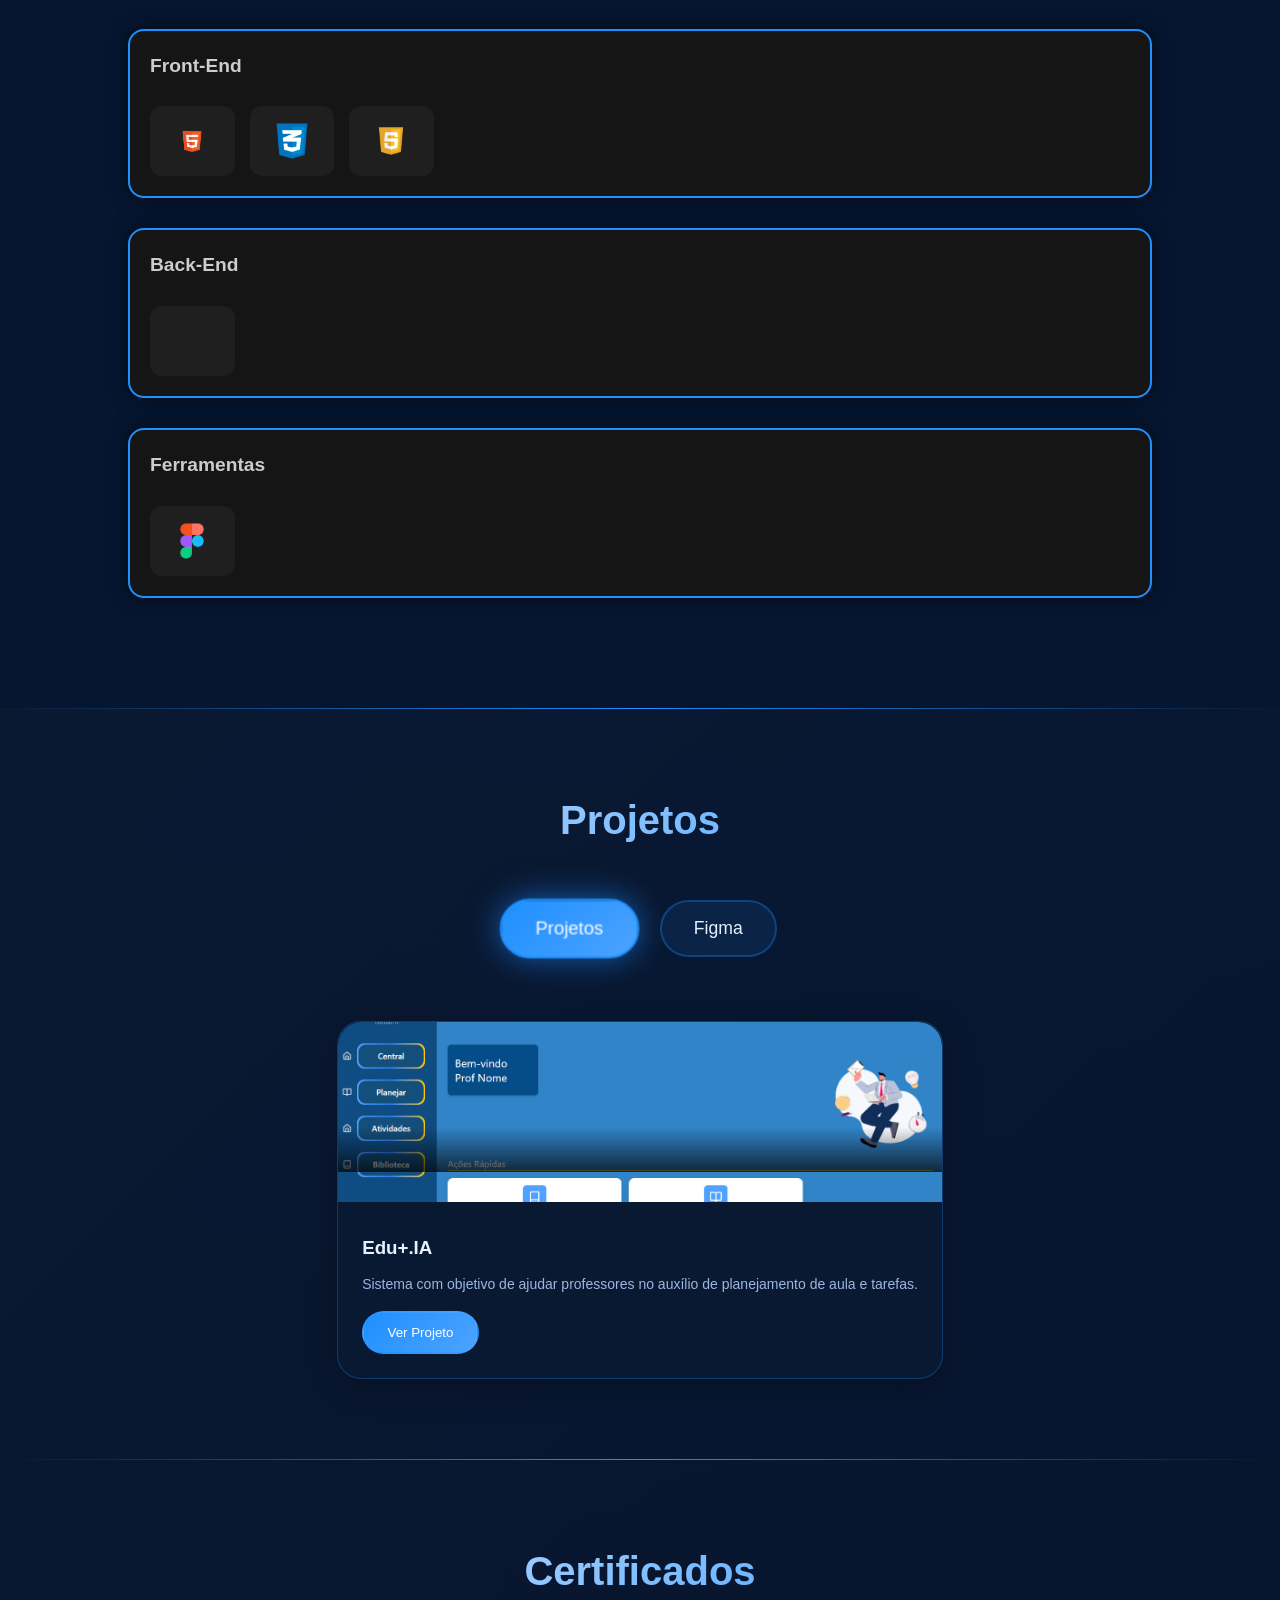
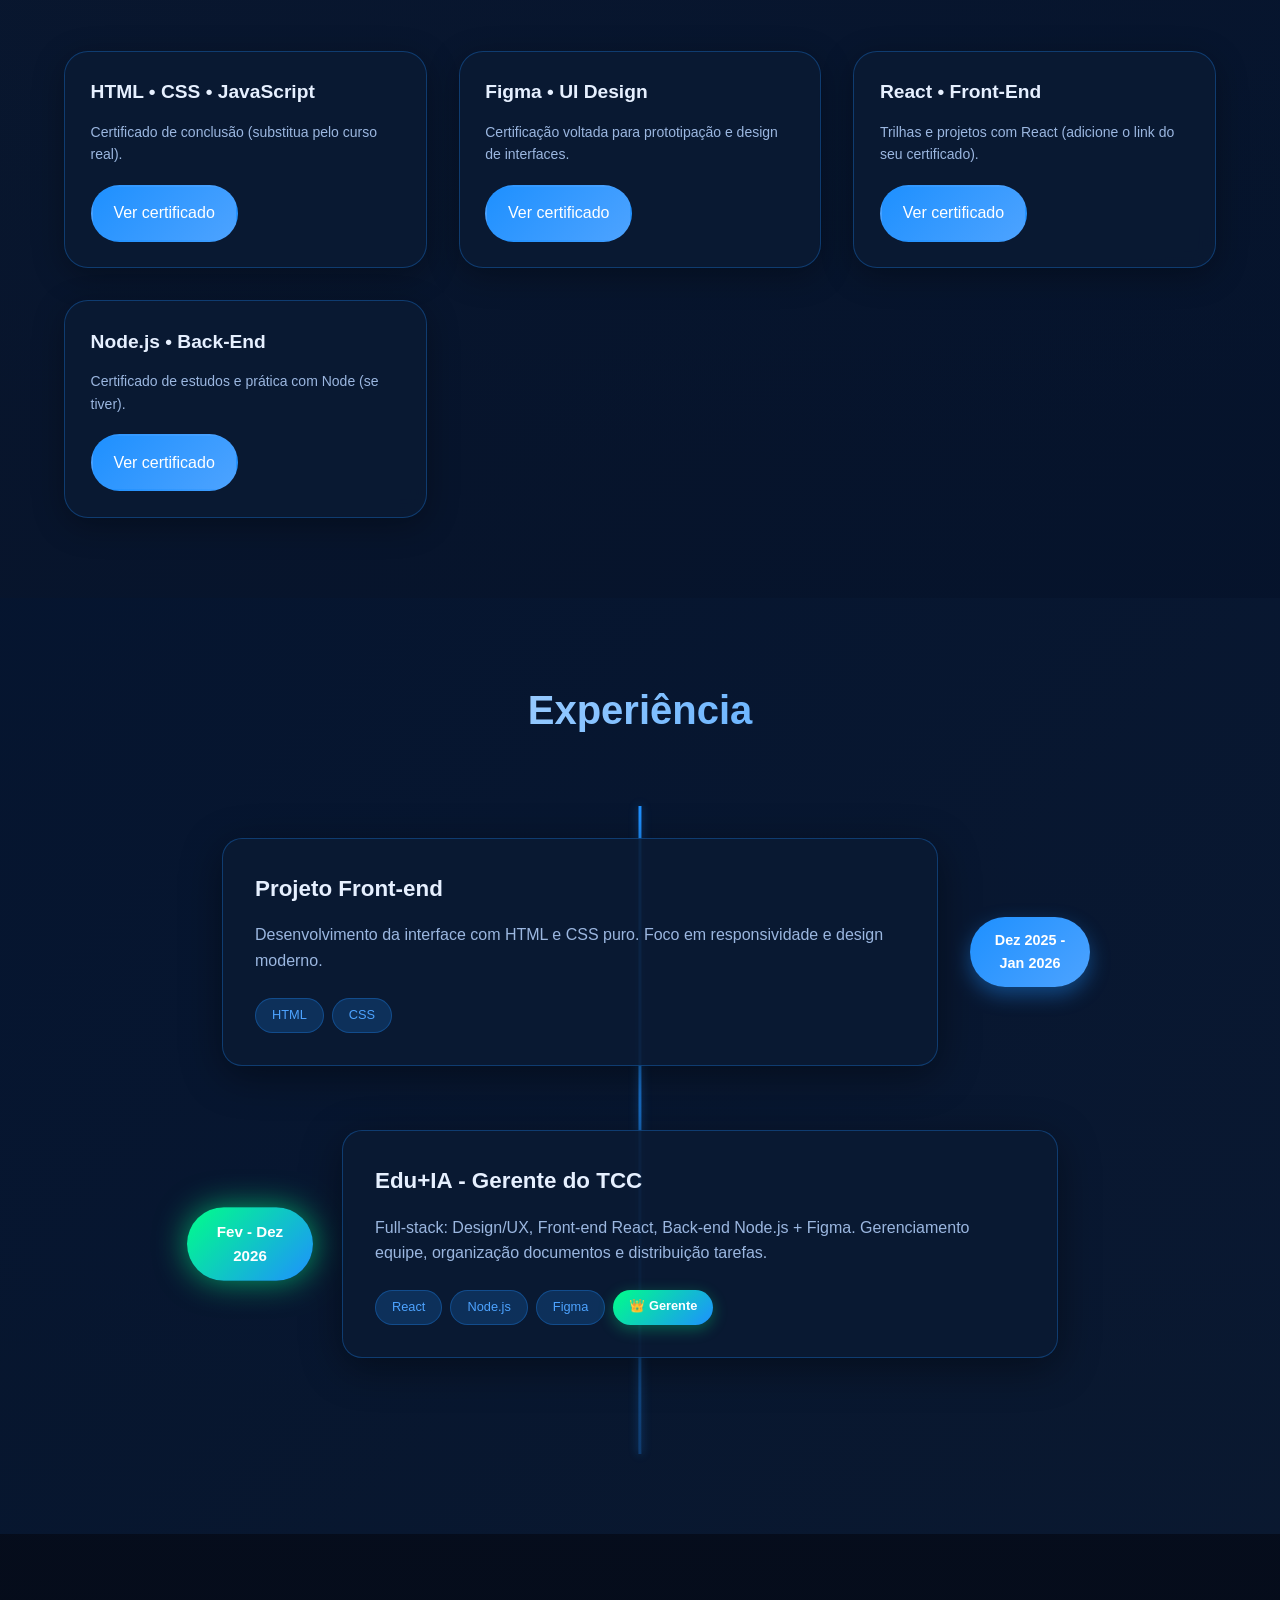
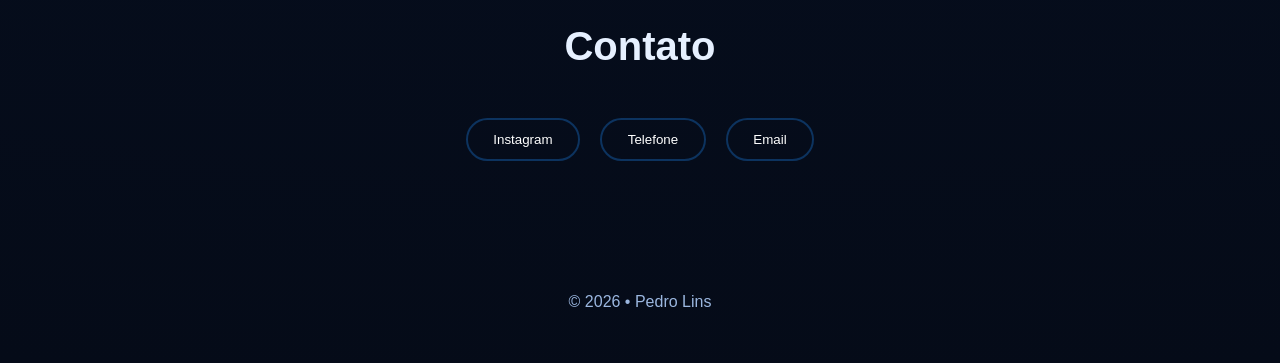
==== commit 6aa1c337: "melhorando portifolio" ====
--- a/Portifólio/porti.html
+++ b/Portifólio/porti.html
@@ -1,4 +1,3 @@
-<!-- index.html -->
 <!doctype html>
 <html lang="pt-BR">
   <head>
@@ -7,8 +6,9 @@
     <title>Portfólio | Pedro</title>
     <link rel="stylesheet" href="porti.css" />
   </head>
+
   <body>
-    <!--menu-->
+    <!-- menu -->
     <header class="menu">
       <div>
         <h1>Pedro Lins</h1>
@@ -18,6 +18,7 @@
         <ul>
           <li><a href="#Home">Home</a></li>
           <li><a href="#Projetos">Projetos</a></li>
+          <li><a href="#Certificados">Certificados</a></li>
           <li><a href="#Experiencia">Experiência</a></li>
           <li><a href="#Sobre">Sobre mim</a></li>
           <li><a href="#Contato">Contato</a></li>
@@ -25,193 +26,216 @@
       </nav>
     </header>
 
-    <!---main-->
-
+    <!-- main -->
     <main id="Home">
       <div class="mainn">
         <div>
           <h1>Olá, me chamo <span>Pedro</span></h1>
           <p>
             Desenvolvedor Front-End focado em criar interfaces modernas e
-            responsivas.
+            responsivas. 🚀
           </p>
 
           <div class="main-buttons">
-            <a href="#" id="bnt_git" class="but" >GitHub</a>
+            <a href="https://github.com/seuusuario" id="bnt_git" class="but" target="_blank" rel="noopener noreferrer">
+              GitHub
+            </a>
             <a href="#Contato" class="but">Entrar em contato</a>
           </div>
         </div>
       </div>
     </main>
 
-
-    <!---sobre mim-->
-
+    <!-- sobre mim -->
     <section class="sobre-mim" id="Sobre">
-      <h2 class="h2-sobre">Sobre mim</h2 >
+      <h2 class="h2-sobre">Sobre mim</h2>
+
       <div class="sobre">
         <div class="sobre-part">
           <div class="text-sobre">
             <p>
-              Olá, Meu nome é Pedro, tenho 16 anos e sou estudante com grande
-              <br />
+              Olá, meu nome é Pedro, tenho 16 anos e sou estudante com grande
               interesse na área de tecnologia. Atualmente, estou focado em
-              aprender <br />
-              programação e me preparar para ingressar no curso de Engenharia de
-              Software.
+              aprender programação e me preparar para ingressar no curso de
+              Engenharia de Software.
             </p>
+
             <p>
-              Gosto de desenvolver projetos práticos, aprender novas tecnologias
-              e
-              <br />
-              evoluir constantemente como desenvolvedor. Meu objetivo é
-              construir
-              <br />
+              Gosto de desenvolver projetos práticos, aprender novas tecnologias e
+              evoluir constantemente como desenvolvedor. Meu objetivo é construir
               uma base sólida na área de desenvolvimento web e, no futuro, atuar
-              <br />
-              profissionalmente criando soluções eficientes e inovadoras. <br />
+              profissionalmente criando soluções eficientes e inovadoras. 💡
             </p>
           </div>
 
           <div class="butt-sobre">
             <a href="#Contato" class="cot">Entre em contato</a>
-            <a class="pro "href="#Projetos">Ver projetos</a>
-          </div>
-
+            <a class="pro" href="#Projetos">Ver projetos</a>
+          </div>
         </div>
 
         <figure class="avatar">
-          <img src="src/pe.jpg" alt="Foto de perfil" />
+          <img src="./src/pe.jpg" alt="Foto de perfil do Pedro" />
         </figure>
       </div>
 
-    </div>
-
-    <div class="Habilidades">
-      <h2>Habilidades</h2>
-
-      <div class="front-edn">
-        <div><h5>Front-End</h5></div>
-        <figure><img src="src/html-logo-png-3.png" alt=""></figure>
-        <figure><img src="src/R.png" alt=""></figure>
-        <figure><img src="src/javascript-logo-javascript-icon-transparent-free-png.webp" alt=""></figure>
-      </div>
-
-      <div class="back-end">
-        <div><h5>back-end</h5></div>
-        <figure></figure>
-      </div>
-
-      <div class="ferraentas">
-        <div><h5>ferraentas</h5></div>
-        <figure><img src="src/figma-removebg-preview.png" alt=""></figure>
-      </div>
-  
-    </div>
-    </section>
-
-    <!---Projetosss-->
-
-    
-<section class="Projeto" id="Projetos">
-
-  <h2>Projetos</h2>
-
-   <div class="projeto-button">
-    <button class="projeto-btn ativo" data-tab="facil">Projetos</button>
-    <button class="projeto-btn" data-tab="medio">figma</button>
-  </div>
-  
-<div class="projetoss">
-
-  <div id="facil" class="projetos-nãoativo ativo">
-    <div class="cards">
-
-      <div class="card">
-        <img src="./src/edu.PNG" alt="">
-        <div class="card-content">
-          <h3>Edu+.IA</h3>
-          <p>um sitema com objetivo de ajdar os pofessores no auxilio dos plnejamento de aula e tarefas</p>
-          <button id="bnt_eduProjeto">Ver Projeto</button>
-        </div>
-      </div>
-
-     
-
-    
-    </div>
-  </div>
-
-
-  <div id="medio" class="projetos-nãoativo">
-    <div class="cards">
-
-      <div class="card">
-        <img src="src/Capturar.PNG" alt="">
-        <div class="card-content">
-          <h3>Edu+.IA</h3>
-          <p>Protótipo da plataforma Edu+.IA.</p>
-          <button id="bnt_edu">Ver Protótipo</button>
-        </div>
-      </div>
-
-      <div class="card">
-        <img src="src/horta.PNG" alt="">
-        <div class="card-content">
-          <h3>Organizador de Horta</h3>
-          <p>App para organizar plantas e tarefas.</p>
-          <button id="horta_bnt">Ver Protótipo</button>
-        </div>
-      </div>
-
-    </div>
-  </div>
-
-</div>
-
-</section>
-
-<!---experiencia-->
-
-<section class="experiencia" id="Experiencia">
-  <h2>Experiência</h2>
-  <div class="timeline-container">
-    <div class="timeline">
-      
-      <!-- Projeto Anterior -->
-      <div class="timeline-card">
-        <div class="timeline-badge">Dez 2025 - Jan 2026</div>
-        <div class="timeline-content">
-          <h3>Projeto Front-end</h3>
-          <p>Desenvolvimento da interface com HTML e CSS puro. Foco em responsividade e design moderno.</p>
-          <div class="tech-badges">
-            <span class="tech">HTML</span>
-            <span class="tech">CSS</span>
-          </div>
-        </div>
-      </div>
-
-      <!-- TCC Edu+IA -->
-      <div class="timeline-card">
-        <div class="timeline-badge ativo">Fev - Dez 2026</div>
-        <div class="timeline-content">
-          <h3>Edu+IA - Gerente do TCC</h3>
-          <p>Full-stack: Design/UX, Front-end React, Back-end Node.js + Figma. Gerenciamento equipe, organização documentos e distribuição tarefas.</p>
-          <div class="tech-badges">
-            <span class="tech">React</span>
-            <span class="tech">Node.js</span>
-            <span class="tech">Figma</span>
-            <span class="role">👑 Gerente</span>
-          </div>
-        </div>
-      </div>
-
-    </div>
-  </div>
-</section>
-
+      <!-- Habilidades -->
+      <div class="Habilidades">
+        <h2>Habilidades</h2>
+
+        <div class="front-edn">
+          <div><h5>Front-End</h5></div>
+          <figure><img src="./src/html-logo-png-3.png" alt="HTML logo" /></figure>
+          <figure><img src="./src/R.png" alt="CSS logo" /></figure>
+          <figure>
+            <img
+              src="./src/javascript-logo-javascript-icon-transparent-free-png.webp"
+              alt="JavaScript logo"
+            />
+          </figure>
+        </div>
+
+        <div class="back-end">
+          <div><h5>Back-End</h5></div>
+          <figure></figure>
+        </div>
+
+        <div class="ferraentas">
+          <div><h5>Ferramentas</h5></div>
+          <figure>
+            <img src="./src/figma-removebg-preview.png" alt="Figma" />
+          </figure>
+        </div>
+      </div>
+    </section>
+
+    <!-- Projetos -->
+    <section class="Projeto" id="Projetos">
+      <h2>Projetos</h2>
+
+      <div class="projeto-button">
+        <button class="projeto-btn ativo" data-tab="facil" type="button">Projetos</button>
+        <button class="projeto-btn" data-tab="medio" type="button">Figma</button>
+      </div>
+
+      <div class="projetoss">
+        <div id="facil" class="projetos-nãoativo ativo">
+          <div class="cards">
+            <div class="card">
+              <img src="./src/edu.PNG" alt="Imagem do projeto Edu+.IA" />
+              <div class="card-content">
+                <h3>Edu+.IA</h3>
+                <p>Sistema com objetivo de ajudar professores no auxílio de planejamento de aula e tarefas.</p>
+                <button id="bnt_eduProjeto" type="button">Ver Projeto</button>
+              </div>
+            </div>
+          </div>
+        </div>
+
+        <div id="medio" class="projetos-nãoativo">
+          <div class="cards">
+            <div class="card">
+              <img src="./src/Capturar.PNG" alt="Protótipo capturado do Edu+.IA" />
+              <div class="card-content">
+                <h3>Edu+.IA</h3>
+                <p>Protótipo da plataforma Edu+.IA.</p>
+                <button id="bnt_edu" type="button">Ver Protótipo</button>
+              </div>
+            </div>
+
+            <div class="card">
+              <img src="./src/horta.PNG" alt="Imagem do app organizador de horta" />
+              <div class="card-content">
+                <h3>Organizador de Horta</h3>
+                <p>App para organizar plantas e tarefas.</p>
+                <button id="horta_bnt" type="button">Ver Protótipo</button>
+              </div>
+            </div>
+          </div>
+        </div>
+      </div>
+    </section>
+
+    <!-- ✅ Certificados 🎓 -->
+    <section class="certificados" id="Certificados">
+      <h2>Certificados</h2>
+
+      <div class="cert-grid">
+        <div class="cert-card">
+          <h3>HTML • CSS • JavaScript</h3>
+          <p>Certificado de conclusão (substitua pelo curso real).</p>
+          <a class="cert-btn" href="https://link-do-certificado.com" target="_blank" rel="noopener noreferrer">
+            Ver certificado
+          </a>
+        </div>
+
+        <div class="cert-card">
+          <h3>Figma • UI Design</h3>
+          <p>Certificação voltada para prototipação e design de interfaces.</p>
+          <a class="cert-btn" href="https://link-do-certificado.com" target="_blank" rel="noopener noreferrer">
+            Ver certificado
+          </a>
+        </div>
+
+        <div class="cert-card">
+          <h3>React • Front-End</h3>
+          <p>Trilhas e projetos com React (adicione o link do seu certificado).</p>
+          <a class="cert-btn" href="https://link-do-certificado.com" target="_blank" rel="noopener noreferrer">
+            Ver certificado
+          </a>
+        </div>
+
+        <div class="cert-card">
+          <h3>Node.js • Back-End</h3>
+          <p>Certificado de estudos e prática com Node (se tiver).</p>
+          <a class="cert-btn" href="https://link-do-certificado.com" target="_blank" rel="noopener noreferrer">
+            Ver certificado
+          </a>
+        </div>
+      </div>
+    </section>
+
+    <!-- Experiência -->
+    <section class="experiencia" id="Experiencia">
+      <h2>Experiência</h2>
+      <div class="timeline-container">
+        <div class="timeline">
+          <div class="timeline-card">
+            <div class="timeline-badge">Dez 2025 - Jan 2026</div>
+            <div class="timeline-content">
+              <h3>Projeto Front-end</h3>
+              <p>Desenvolvimento da interface com HTML e CSS puro. Foco em responsividade e design moderno.</p>
+              <div class="tech-badges">
+                <span class="tech">HTML</span>
+                <span class="tech">CSS</span>
+              </div>
+            </div>
+          </div>
+
+          <div class="timeline-card">
+            <div class="timeline-badge ativo">Fev - Dez 2026</div>
+            <div class="timeline-content">
+              <h3>Edu+IA - Gerente do TCC</h3>
+              <p>
+                Full-stack: Design/UX, Front-end React, Back-end Node.js + Figma.
+                Gerenciamento equipe, organização documentos e distribuição tarefas.
+              </p>
+              <div class="tech-badges">
+                <span class="tech">React</span>
+                <span class="tech">Node.js</span>
+                <span class="tech">Figma</span>
+                <span class="role">👑 Gerente</span>
+              </div>
+            </div>
+          </div>
+        </div>
+      </div>
+    </section>
+
+    <!-- Contato -->
     <section class="contato" id="Contato">
       <h2>Contato</h2>
+
       <div class="buntt-contato">
         <input type="button" value="Instagram" id="insta" />
         <input type="button" value="Telefone" id="tele" />
@@ -222,4 +246,4 @@
     <footer>© 2026 • Pedro Lins</footer>
     <script src="porti.js"></script>
   </body>
-</html>
+</html>
--- a/Portifólio/porti.css
+++ b/Portifólio/porti.css
@@ -805,3 +805,107 @@
   }
 }
 
+html{
+    scroll-behavior:smooth;
+}
+
+body{
+    opacity:0;
+    transition:opacity .8s ease;
+}
+
+body.loaded{
+    opacity:1;
+}
+/* =======================
+   Certificados 🎓
+======================= */
+
+.certificados{
+  padding: 80px 5%;
+  background: linear-gradient(135deg, rgba(11,26,51,0.6), rgba(6,22,49,0.6));
+  position: relative;
+  overflow: hidden;
+}
+
+.certificados::before{
+  content: '';
+  position: absolute;
+  top: 0;
+  left: 0;
+  right: 0;
+  height: 1px;
+  background: linear-gradient(90deg, transparent, #1e90ff, transparent);
+}
+
+.certificados h2{
+  font-size: 2.5rem;
+  text-align: center;
+  margin-bottom: 3rem;
+  background: linear-gradient(135deg, #e6f0ff, #1e90ff);
+  -webkit-background-clip: text;
+  -webkit-text-fill-color: transparent;
+  background-clip: text;
+  font-weight: 700;
+}
+
+.cert-grid{
+  display: grid;
+  grid-template-columns: repeat(auto-fit, minmax(280px, 1fr));
+  gap: 2rem;
+  max-width: 1200px;
+  margin: 0 auto;
+}
+
+.cert-card{
+  background: rgba(11, 26, 51, 0.9);
+  border-radius: 24px;
+  border: 1px solid rgba(30,144,255,0.3);
+  padding: 1.6rem;
+  box-shadow: 0 8px 32px rgba(0,0,0,0.3);
+  backdrop-filter: blur(10px);
+  transition: all 0.4s ease;
+}
+
+.cert-card:hover{
+  transform: translateY(-10px);
+  border-color: #1e90ff;
+  box-shadow: 0 20px 50px rgba(30,144,255,0.35);
+}
+
+.cert-card h3{
+  margin-bottom: .8rem;
+  color: #e6f0ff;
+  font-size: 1.2rem;
+}
+
+.cert-card p{
+  color: #9bb7e0;
+  font-size: 14px;
+  margin-bottom: 1.2rem;
+}
+
+.cert-btn{
+  display: inline-flex;
+  align-items: center;
+  justify-content: center;
+  padding: .85rem 1.3rem;
+  border-radius: 50px;
+  background: linear-gradient(135deg, #1e90ff, #4da3ff);
+  color: #fff;
+  border: 2px solid transparent;
+  cursor: pointer;
+  text-decoration: none;
+  transition: all .3s ease;
+}
+
+.cert-btn:hover{
+  transform: translateY(-3px);
+  border-color: rgba(255,255,255,0.3);
+  box-shadow: 0 8px 25px rgba(30,144,255,0.4);
+}
+
+/* responsivo */
+@media (max-width: 768px){
+  .certificados{ padding: 60px 4%; }
+}
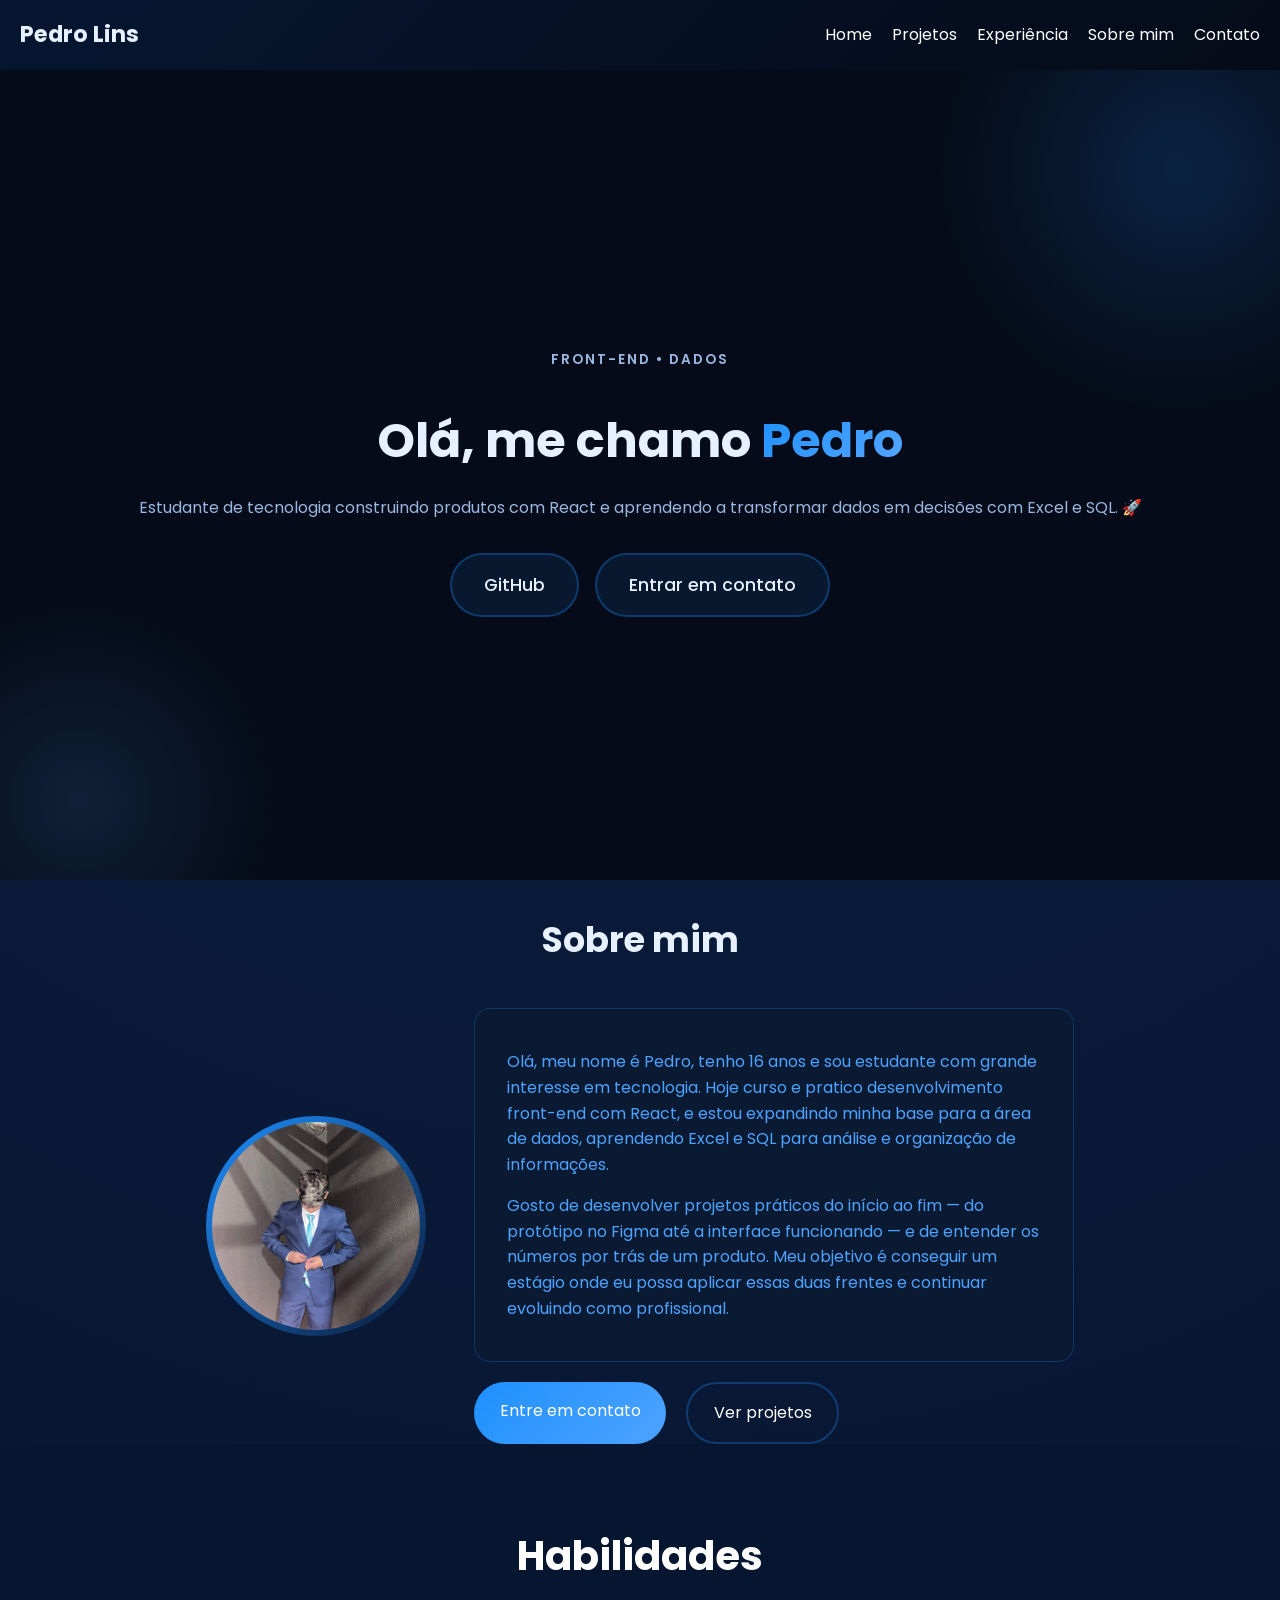
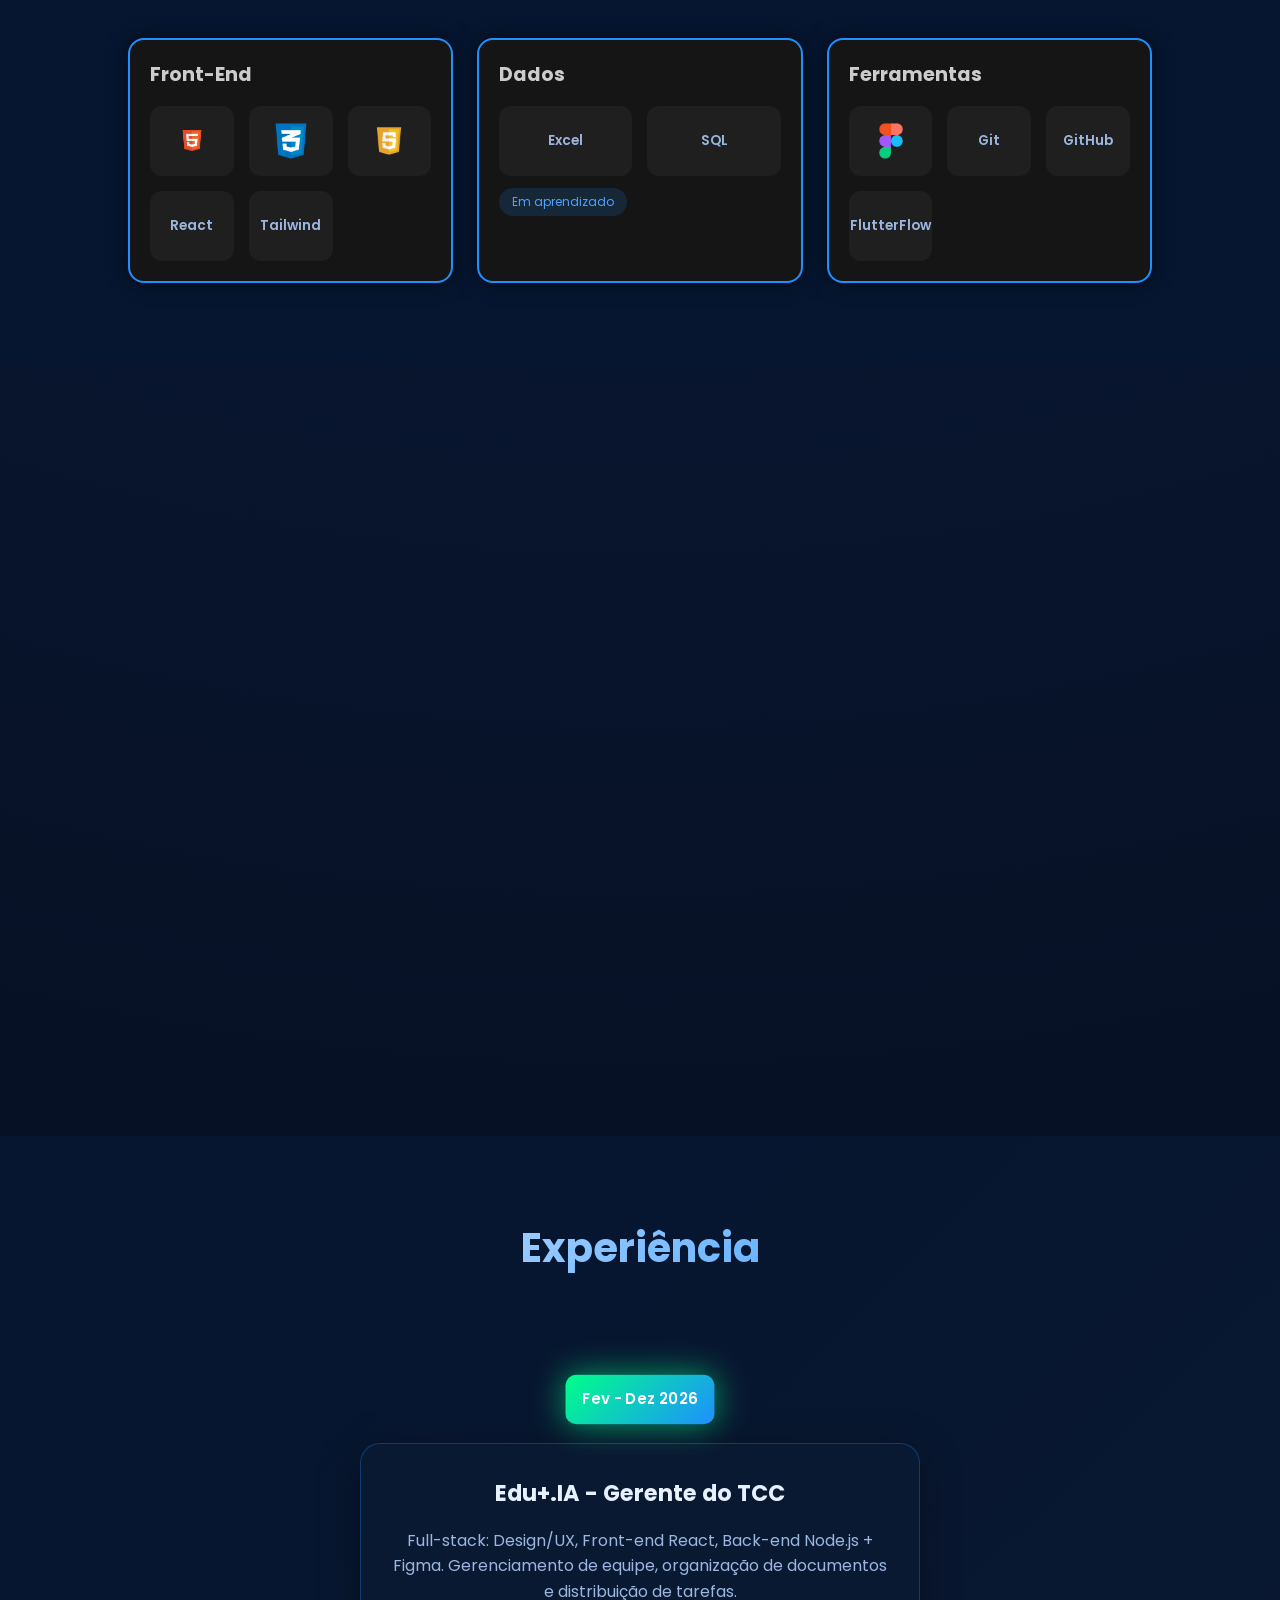
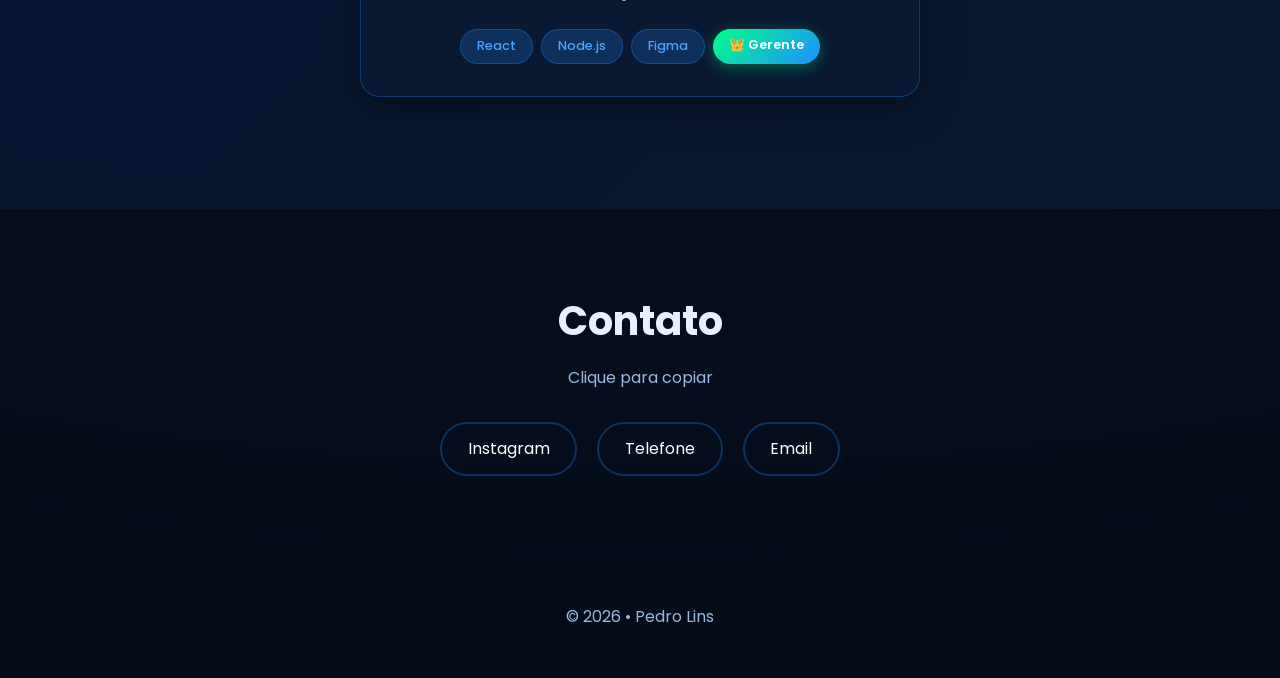
==== commit 9eef6410: "Melhora interface e corrige estilos do portfólio" ====
--- a/Portifólio/porti.html
+++ b/Portifólio/porti.html
@@ -3,7 +3,17 @@
   <head>
     <meta charset="UTF-8" />
     <meta name="viewport" content="width=device-width, initial-scale=1.0" />
-    <title>Portfólio | Pedro</title>
+    <title>Pedro Lins | Front-End & Dados</title>
+    <meta
+      name="description"
+      content="Portfólio de Pedro Lins — desenvolvedor front-end em formação com foco em React, e em transição para análise de dados (Excel, SQL). Confira projetos, experiência e certificados."
+    />
+    <link rel="icon" href="data:image/svg+xml,<svg xmlns=%22http://www.w3.org/2000/svg%22 viewBox=%220 0 100 100%22><text y=%22.9em%22 font-size=%2290%22>👨‍💻</text></svg>" />
+    <link rel="preconnect" href="https://fonts.googleapis.com" />
+    <link
+      href="https://fonts.googleapis.com/css2?family=Poppins:wght@400;500;600;700&display=swap"
+      rel="stylesheet"
+    />
     <link rel="stylesheet" href="porti.css" />
   </head>
 
@@ -14,11 +24,14 @@
         <h1>Pedro Lins</h1>
       </div>
 
-      <nav>
+      <button class="menu-toggle" id="menuToggle" aria-label="Abrir menu" aria-expanded="false">
+        <span></span><span></span><span></span>
+      </button>
+
+      <nav id="navMenu">
         <ul>
           <li><a href="#Home">Home</a></li>
           <li><a href="#Projetos">Projetos</a></li>
-          <li><a href="#Certificados">Certificados</a></li>
           <li><a href="#Experiencia">Experiência</a></li>
           <li><a href="#Sobre">Sobre mim</a></li>
           <li><a href="#Contato">Contato</a></li>
@@ -30,14 +43,21 @@
     <main id="Home">
       <div class="mainn">
         <div>
+          <p class="eyebrow">Front-End • Dados</p>
           <h1>Olá, me chamo <span>Pedro</span></h1>
           <p>
-            Desenvolvedor Front-End focado em criar interfaces modernas e
-            responsivas. 🚀
+            Estudante de tecnologia construindo produtos com React e
+            aprendendo a transformar dados em decisões com Excel e SQL. 🚀
           </p>
 
           <div class="main-buttons">
-            <a href="https://github.com/seuusuario" id="bnt_git" class="but" target="_blank" rel="noopener noreferrer">
+            <a
+              href="https://github.com/linspedro"
+              id="bnt_git"
+              class="but"
+              target="_blank"
+              rel="noopener noreferrer"
+            >
               GitHub
             </a>
             <a href="#Contato" class="but">Entrar em contato</a>
@@ -47,24 +67,30 @@
     </main>
 
     <!-- sobre mim -->
-    <section class="sobre-mim" id="Sobre">
+    <section class="sobre-mim reveal" id="Sobre">
       <h2 class="h2-sobre">Sobre mim</h2>
 
       <div class="sobre">
+        <figure class="avatar">
+          <img src="./src/pe.jpg" alt="Foto de perfil do Pedro" />
+        </figure>
+
         <div class="sobre-part">
           <div class="text-sobre">
             <p>
               Olá, meu nome é Pedro, tenho 16 anos e sou estudante com grande
-              interesse na área de tecnologia. Atualmente, estou focado em
-              aprender programação e me preparar para ingressar no curso de
-              Engenharia de Software.
+              interesse em tecnologia. Hoje curso e pratico desenvolvimento
+              front-end com React, e estou expandindo minha base para a área
+              de dados, aprendendo Excel e SQL para análise e organização de
+              informações.
             </p>
 
             <p>
-              Gosto de desenvolver projetos práticos, aprender novas tecnologias e
-              evoluir constantemente como desenvolvedor. Meu objetivo é construir
-              uma base sólida na área de desenvolvimento web e, no futuro, atuar
-              profissionalmente criando soluções eficientes e inovadoras. 💡
+              Gosto de desenvolver projetos práticos do início ao fim — do
+              protótipo no Figma até a interface funcionando — e de entender
+              os números por trás de um produto. Meu objetivo é conseguir um
+              estágio onde eu possa aplicar essas duas frentes e continuar
+              evoluindo como profissional. 
             </p>
           </div>
 
@@ -73,44 +99,53 @@
             <a class="pro" href="#Projetos">Ver projetos</a>
           </div>
         </div>
-
-        <figure class="avatar">
-          <img src="./src/pe.jpg" alt="Foto de perfil do Pedro" />
-        </figure>
       </div>
 
       <!-- Habilidades -->
       <div class="Habilidades">
         <h2>Habilidades</h2>
 
-        <div class="front-edn">
-          <div><h5>Front-End</h5></div>
-          <figure><img src="./src/html-logo-png-3.png" alt="HTML logo" /></figure>
-          <figure><img src="./src/R.png" alt="CSS logo" /></figure>
-          <figure>
-            <img
-              src="./src/javascript-logo-javascript-icon-transparent-free-png.webp"
-              alt="JavaScript logo"
-            />
-          </figure>
-        </div>
-
-        <div class="back-end">
-          <div><h5>Back-End</h5></div>
-          <figure></figure>
-        </div>
-
-        <div class="ferraentas">
-          <div><h5>Ferramentas</h5></div>
-          <figure>
-            <img src="./src/figma-removebg-preview.png" alt="Figma" />
-          </figure>
+        <div class="skills-grid">
+          <div class="skill-group reveal">
+            <h5>Front-End</h5>
+            <div class="skill-icons">
+              <figure title="HTML"><img src="./src/html-logo-png-3.png" alt="HTML" /></figure>
+              <figure title="CSS"><img src="./src/R.png" alt="CSS" /></figure>
+              <figure title="JavaScript">
+                <img
+                  src="./src/javascript-logo-javascript-icon-transparent-free-png.webp"
+                  alt="JavaScript"
+                />
+              </figure>
+              <figure title="React"><span class="skill-text">React</span></figure>
+              <figure title="Tailwind"><span class="skill-text">Tailwind</span></figure>
+            </div>
+          </div>
+
+          <div class="skill-group reveal">
+            <h5>Dados</h5>
+            <div class="skill-icons">
+              <figure title="Excel"><span class="skill-text">Excel</span></figure>
+              <figure title="SQL"><span class="skill-text">SQL</span></figure>
+            </div>
+            <span class="skill-note">Em aprendizado</span>
+          </div>
+
+          <div class="skill-group reveal">
+            <h5>Ferramentas</h5>
+            <div class="skill-icons">
+              <figure title="Figma"><img src="./src/figma-removebg-preview.png" alt="Figma" /></figure>
+              <figure title="Git"><span class="skill-text">Git</span></figure>
+              <figure title="GitHub"><span class="skill-text">GitHub</span></figure>
+              <figure title="FlutterFlow"><span class="skill-text">FlutterFlow</span></figure>
+            </div>
+          </div>
         </div>
       </div>
     </section>
 
     <!-- Projetos -->
-    <section class="Projeto" id="Projetos">
+    <section class="Projeto reveal" id="Projetos">
       <h2>Projetos</h2>
 
       <div class="projeto-button">
@@ -125,7 +160,12 @@
               <img src="./src/edu.PNG" alt="Imagem do projeto Edu+.IA" />
               <div class="card-content">
                 <h3>Edu+.IA</h3>
-                <p>Sistema com objetivo de ajudar professores no auxílio de planejamento de aula e tarefas.</p>
+                <p>
+                  Plataforma de planejamento educacional com IA para ajudar
+                  professores a organizar aulas e tarefas. Atuei como gerente
+                  do projeto, front-end em React e front-end/back-end em
+                  Node.js + PostgreSQL.
+                </p>
                 <button id="bnt_eduProjeto" type="button">Ver Projeto</button>
               </div>
             </div>
@@ -138,7 +178,7 @@
               <img src="./src/Capturar.PNG" alt="Protótipo capturado do Edu+.IA" />
               <div class="card-content">
                 <h3>Edu+.IA</h3>
-                <p>Protótipo da plataforma Edu+.IA.</p>
+                <p>Protótipo de UI/UX da plataforma Edu+.IA, feito no Figma.</p>
                 <button id="bnt_edu" type="button">Ver Protótipo</button>
               </div>
             </div>
@@ -147,7 +187,7 @@
               <img src="./src/horta.PNG" alt="Imagem do app organizador de horta" />
               <div class="card-content">
                 <h3>Organizador de Horta</h3>
-                <p>App para organizar plantas e tarefas.</p>
+                <p>Protótipo de app para organizar plantas e tarefas de cuidado.</p>
                 <button id="horta_bnt" type="button">Ver Protótipo</button>
               </div>
             </div>
@@ -156,69 +196,18 @@
       </div>
     </section>
 
-    <!-- ✅ Certificados 🎓 -->
-    <section class="certificados" id="Certificados">
-      <h2>Certificados</h2>
-
-      <div class="cert-grid">
-        <div class="cert-card">
-          <h3>HTML • CSS • JavaScript</h3>
-          <p>Certificado de conclusão (substitua pelo curso real).</p>
-          <a class="cert-btn" href="https://link-do-certificado.com" target="_blank" rel="noopener noreferrer">
-            Ver certificado
-          </a>
-        </div>
-
-        <div class="cert-card">
-          <h3>Figma • UI Design</h3>
-          <p>Certificação voltada para prototipação e design de interfaces.</p>
-          <a class="cert-btn" href="https://link-do-certificado.com" target="_blank" rel="noopener noreferrer">
-            Ver certificado
-          </a>
-        </div>
-
-        <div class="cert-card">
-          <h3>React • Front-End</h3>
-          <p>Trilhas e projetos com React (adicione o link do seu certificado).</p>
-          <a class="cert-btn" href="https://link-do-certificado.com" target="_blank" rel="noopener noreferrer">
-            Ver certificado
-          </a>
-        </div>
-
-        <div class="cert-card">
-          <h3>Node.js • Back-End</h3>
-          <p>Certificado de estudos e prática com Node (se tiver).</p>
-          <a class="cert-btn" href="https://link-do-certificado.com" target="_blank" rel="noopener noreferrer">
-            Ver certificado
-          </a>
-        </div>
-      </div>
-    </section>
-
     <!-- Experiência -->
-    <section class="experiencia" id="Experiencia">
+    <section class="experiencia reveal" id="Experiencia">
       <h2>Experiência</h2>
       <div class="timeline-container">
-        <div class="timeline">
-          <div class="timeline-card">
-            <div class="timeline-badge">Dez 2025 - Jan 2026</div>
-            <div class="timeline-content">
-              <h3>Projeto Front-end</h3>
-              <p>Desenvolvimento da interface com HTML e CSS puro. Foco em responsividade e design moderno.</p>
-              <div class="tech-badges">
-                <span class="tech">HTML</span>
-                <span class="tech">CSS</span>
-              </div>
-            </div>
-          </div>
-
+        <div class="timeline timeline-single">
           <div class="timeline-card">
             <div class="timeline-badge ativo">Fev - Dez 2026</div>
             <div class="timeline-content">
-              <h3>Edu+IA - Gerente do TCC</h3>
+              <h3>Edu+.IA - Gerente do TCC</h3>
               <p>
                 Full-stack: Design/UX, Front-end React, Back-end Node.js + Figma.
-                Gerenciamento equipe, organização documentos e distribuição tarefas.
+                Gerenciamento de equipe, organização de documentos e distribuição de tarefas.
               </p>
               <div class="tech-badges">
                 <span class="tech">React</span>
@@ -233,13 +222,20 @@
     </section>
 
     <!-- Contato -->
-    <section class="contato" id="Contato">
+    <section class="contato reveal" id="Contato">
       <h2>Contato</h2>
+      <p class="text-contato">Clique para copiar</p>
 
       <div class="buntt-contato">
-        <input type="button" value="Instagram" id="insta" />
-        <input type="button" value="Telefone" id="tele" />
-        <input type="button" value="Email" id="Email" />
+        <button type="button" class="contato-btn" id="insta" data-default="Instagram" data-value="pedro_lins.h">
+          Instagram
+        </button>
+        <button type="button" class="contato-btn" id="tele" data-default="Telefone" data-value="(45) 99834-8568">
+          Telefone
+        </button>
+        <button type="button" class="contato-btn" id="Email" data-default="Email" data-value="lins90748@gmail.com">
+          Email
+        </button>
       </div>
     </section>
 
--- a/Portifólio/porti.css
+++ b/Portifólio/porti.css
@@ -1,4 +1,3 @@
-
 * {
   margin: 0;
   padding: 0;
@@ -13,73 +12,268 @@
   overflow-x: hidden;
 }
 
-.menu{
-    background: #050b18;
-    background: linear-gradient(315deg, #050b18, #061631);
-    width: 100%;
-    height: 70px;
-    display: flex;
-    align-items: center;
-    justify-content: space-between;
-}
-.menu h1{margin-left: 20px;}
-
-.menu ul{
-    display: flex;
-    gap: 20px;
-    list-style: none;
-    margin-right: 20px;
-}
-
-.menu li{color: #ffffff;}
-
-.menu li:hover{opacity: 0.7;}
-
 a {
   text-decoration: none;
   color: inherit;
 }
 
+html {
+  scroll-behavior: smooth;
+}
+
+body {
+  opacity: 0;
+  transition: opacity 0.8s ease;
+}
+
+body.loaded {
+  opacity: 1;
+}
+
+/* focus visibility for keyboard users */
+a:focus-visible,
+button:focus-visible {
+  outline: 2px solid #4da3ff;
+  outline-offset: 3px;
+}
+
+/* =======================
+   Reveal ao rolar a página
+======================= */
+
+.reveal {
+  opacity: 0;
+  transform: translateY(40px);
+  transition: opacity 0.8s ease, transform 0.8s ease;
+}
+
+.reveal.visible {
+  opacity: 1;
+  transform: translateY(0);
+}
+
+.skill-group.reveal {
+  transition-delay: 0.1s;
+}
+
+.skill-group.reveal:nth-child(2) {
+  transition-delay: 0.2s;
+}
+
+.skill-group.reveal:nth-child(3) {
+  transition-delay: 0.3s;
+}
+
+/* =======================
+   Menu
+======================= */
+
+.menu {
+  background: linear-gradient(315deg, #050b18, #061631);
+  width: 100%;
+  min-height: 70px;
+  display: flex;
+  align-items: center;
+  justify-content: space-between;
+  padding: 0 20px;
+  position: sticky;
+  top: 0;
+  z-index: 100;
+  transition: box-shadow 0.3s ease;
+}
+
+.menu.scrolled {
+  box-shadow: 0 8px 25px rgba(0, 0, 0, 0.35);
+}
+
+.menu h1 {
+  font-size: 1.4rem;
+}
+
+.menu ul {
+  display: flex;
+  gap: 20px;
+  list-style: none;
+}
+
+.menu li {
+  color: #ffffff;
+  position: relative;
+}
+
+.menu li a {
+  position: relative;
+  padding-bottom: 4px;
+}
+
+.menu li a::after {
+  content: '';
+  position: absolute;
+  left: 0;
+  bottom: 0;
+  width: 0;
+  height: 2px;
+  background: linear-gradient(90deg, #1e90ff, #4da3ff);
+  transition: width 0.3s ease;
+}
+
+.menu li:hover a::after {
+  width: 100%;
+}
+
+.menu li:hover {
+  opacity: 0.85;
+}
+
+.menu-toggle {
+  display: none;
+  flex-direction: column;
+  gap: 5px;
+  background: none;
+  border: none;
+  cursor: pointer;
+  padding: 8px;
+}
+
+.menu-toggle span {
+  width: 24px;
+  height: 2px;
+  background: #e6f0ff;
+  transition: 0.3s;
+}
+
+.menu-toggle.aberto span:nth-child(1) {
+  transform: translateY(7px) rotate(45deg);
+}
+
+.menu-toggle.aberto span:nth-child(2) {
+  opacity: 0;
+}
+
+.menu-toggle.aberto span:nth-child(3) {
+  transform: translateY(-7px) rotate(-45deg);
+}
+
+/* =======================
+   Hero
+======================= */
+
 main {
-  min-height: 100vh;
+  min-height: 90vh;
   display: flex;
   align-items: center;
   justify-content: center;
   padding: 2rem;
-background-color: #050b18;
+  background-color: #050b18;
+  position: relative;
+  overflow: hidden;
+}
+
+main::before {
+  content: '';
+  position: absolute;
+  width: 500px;
+  height: 500px;
+  background: radial-gradient(circle, rgba(30, 144, 255, 0.18), transparent 70%);
+  top: -150px;
+  right: -150px;
+  border-radius: 50%;
+  animation: float 8s ease-in-out infinite;
+  pointer-events: none;
+}
+
+main::after {
+  content: '';
+  position: absolute;
+  width: 400px;
+  height: 400px;
+  background: radial-gradient(circle, rgba(77, 163, 255, 0.14), transparent 70%);
+  bottom: -120px;
+  left: -120px;
+  border-radius: 50%;
+  animation: float 10s ease-in-out infinite reverse;
+  pointer-events: none;
+}
+
+@keyframes float {
+  0%, 100% {
+    transform: translateY(0) scale(1);
+  }
+  50% {
+    transform: translateY(30px) scale(1.05);
+  }
 }
 
 .mainn {
   max-width: 1100px;
   width: 100%;
-  gap: 3rem;
   display: flex;
   justify-content: center;
   align-items: center;
+  text-align: center;
+  position: relative;
+  z-index: 1;
+  animation: heroIn 0.9s ease both;
+}
+
+@keyframes heroIn {
+  from {
+    opacity: 0;
+    transform: translateY(24px);
+  }
+  to {
+    opacity: 1;
+    transform: translateY(0);
+  }
+}
+
+.eyebrow {
+  color: #4da3ff;
+  font-size: 0.85rem;
+  font-weight: 600;
+  letter-spacing: 0.15em;
+  text-transform: uppercase;
+  margin-bottom: 0.75rem;
+  animation: heroIn 0.7s ease both;
 }
 
 .mainn h1 {
   font-size: 3rem;
+  animation: heroIn 0.8s ease 0.1s both;
 }
 
 .mainn h1 span {
-  color: #1e90ff;
+  background: linear-gradient(135deg, #1e90ff, #4da3ff, #7fc4ff);
+  background-size: 200% auto;
+  -webkit-background-clip: text;
+  -webkit-text-fill-color: transparent;
+  background-clip: text;
+  animation: shine 4s linear infinite;
+}
+
+@keyframes shine {
+  to {
+    background-position: 200% center;
+  }
 }
 
 .mainn p {
   color: #9bb7e0;
   margin: 1rem 0 2rem;
+  animation: heroIn 0.8s ease 0.2s both;
 }
 
 .main-buttons {
   display: flex;
   gap: 1rem;
-}
-
+  justify-content: center;
+  flex-wrap: wrap;
+  animation: heroIn 0.8s ease 0.3s both;
+}
 
 .but {
-  background: rgba(30,144,255,0.1);
-  border: 2px solid rgba(30,144,255,0.3);
+  background: rgba(30, 144, 255, 0.1);
+  border: 2px solid rgba(30, 144, 255, 0.3);
   color: #e6f0ff;
   font-size: 1.1rem;
   font-weight: 500;
@@ -99,7 +293,7 @@
   left: -100%;
   width: 100%;
   height: 100%;
-  background: linear-gradient(90deg, transparent, rgba(255,255,255,0.2), transparent);
+  background: linear-gradient(90deg, transparent, rgba(255, 255, 255, 0.2), transparent);
   transition: left 0.5s;
 }
 
@@ -110,49 +304,60 @@
 .but:hover {
   transform: translateY(-4px);
   border-color: #1e90ff;
-  box-shadow: 0 10px 30px rgba(30,144,255,0.4);
+  box-shadow: 0 10px 30px rgba(30, 144, 255, 0.4);
   color: #fff;
 }
 
-.but:hover {
-  transform: translateY(-2px);
-}
-
-
-.tags {
-  display: flex;
-  gap: 0.5rem;
-  margin-bottom: 1rem;
+.but:active {
+  transform: translateY(-1px) scale(0.98);
+}
+
+/* =======================
+   Sobre mim
+======================= */
+
+.sobre-mim {
+  padding-top: 2rem;
+}
+
+.h2-sobre {
+  text-align: center;
+  font-size: 2.2rem;
+  margin-bottom: 2.5rem;
+}
+
+.sobre {
+  display: flex;
+  align-items: center;
+  justify-content: center;
+  gap: 3rem;
   flex-wrap: wrap;
-}
-
-.tag {
-  font-size: 0.75rem;
-  padding: 0.25rem 0.6rem;
-  border-radius: 999px;
-  background: rgba(30,144,255,0.15);
-  color: #4da3ff;
-}
-
-
-.sobre-part{
- display: flex;
- flex-direction: column;
-}
-
-
-.sobre{
-  display: flex;
-  align-items: center;
-  justify-content: space-around;
+  padding: 0 1rem;
+}
+
+.sobre-part {
+  display: flex;
+  flex-direction: column;
+  max-width: 600px;
 }
 
 .avatar {
-  width: 260px;
-  height: 260px;
+  width: 220px;
+  height: 220px;
+  flex-shrink: 0;
   border-radius: 50%;
   padding: 6px;
   background: linear-gradient(135deg, #1e90ff, transparent);
+  animation: pulseRing 3.5s ease-in-out infinite;
+}
+
+@keyframes pulseRing {
+  0%, 100% {
+    box-shadow: 0 0 0 0 rgba(30, 144, 255, 0.35);
+  }
+  50% {
+    box-shadow: 0 0 0 14px rgba(30, 144, 255, 0);
+  }
 }
 
 .avatar img {
@@ -160,33 +365,45 @@
   height: 100%;
   border-radius: 50%;
   object-fit: cover;
-}
-
-.h2-sobre{
-  margin-left: 8.5rem;
-  font-size: 2.2rem;
-  margin-bottom: 2.5rem;
-}
-
-.text-sobre{
+  transition: transform 0.5s ease;
+}
+
+.avatar:hover img {
+  transform: scale(1.06);
+}
+
+.text-sobre {
   display: flex;
   flex-direction: column;
-  width: 600px;
   background: #0b1a33;
-  border: 1px solid rgba(30,144,255,0.25);
+  border: 1px solid rgba(30, 144, 255, 0.25);
   border-radius: 16px;
   padding: 2.5rem 2rem;
   color: #4da3ff;
-}
-
-.butt-sobre{
+  transition: border-color 0.4s ease, transform 0.4s ease;
+}
+
+.text-sobre:hover {
+  border-color: rgba(30, 144, 255, 0.5);
+  transform: translateY(-4px);
+}
+
+.text-sobre p {
+  margin-bottom: 1rem;
+}
+
+.text-sobre p:last-child {
+  margin-bottom: 0;
+}
+
+.butt-sobre {
   display: flex;
   margin-top: 20px;
   gap: 20px;
-  
-}
-
-.cot{
+  flex-wrap: wrap;
+}
+
+.cot {
   padding: 1rem 1.6rem;
   border-radius: 40px;
   transition: 0.3s;
@@ -196,111 +413,80 @@
   border: none;
 }
 
-.cot:hover{
-    transform: translateY(-2px);
-}
-
-.pro{
+.cot:hover {
+  transform: translateY(-2px);
+  box-shadow: 0 10px 25px rgba(30, 144, 255, 0.4);
+}
+
+.pro {
   padding: 1rem 1.6rem;
   border-radius: 40px;
-  border: 2px solid rgba(30,144,255,0.3);
+  border: 2px solid rgba(30, 144, 255, 0.3);
   transition: 0.3s;
   background: none;
   color: #ffffff;
   cursor: pointer;
 }
 
-.pro:hover{
+.pro:hover {
   transform: translateY(-2px);
-}
-
-.Habilidades{
+  border-color: #1e90ff;
+  box-shadow: 0 10px 25px rgba(30, 144, 255, 0.25);
+}
+
+/* =======================
+   Habilidades
+======================= */
+
+.Habilidades {
   width: 100%;
   padding: 80px 10%;
   background: #061631;
   color: #fff;
 }
 
-
-.Habilidades h2{
+.Habilidades h2 {
   text-align: center;
   margin-bottom: 50px;
   font-size: 2.5rem;
 }
 
-
-.front-edn{
+.skills-grid {
+  display: grid;
+  grid-template-columns: repeat(auto-fit, minmax(260px, 1fr));
+  gap: 1.5rem;
+  max-width: 1100px;
+  margin: 0 auto;
+}
+
+.skill-group {
   background: #151515;
   border-radius: 16px;
   padding: 20px;
-  margin-bottom: 30px;
+  box-shadow: 0 0 20px #00000099;
+  border: 2px solid #1e90ff;
+  position: relative;
+  transition: transform 0.4s ease, box-shadow 0.4s ease;
+}
+
+.skill-group:hover {
+  transform: translateY(-6px);
+  box-shadow: 0 15px 35px rgba(30, 144, 255, 0.3);
+}
+
+.skill-group h5 {
+  font-size: 1.2rem;
+  margin-bottom: 15px;
+  color: #ccc;
+}
+
+.skill-icons {
   display: grid;
   grid-template-columns: repeat(auto-fit, minmax(80px, 1fr));
   gap: 15px;
-  box-shadow: 0 0 20px #00000099;
-  border: #1e90ff solid 2px;
-}
-
-.back-end{
-  background: #151515;
-  border-radius: 16px;
-  padding: 20px;
-  margin-bottom: 30px;
-  display: grid;
-  grid-template-columns: repeat(auto-fit, minmax(80px, 1fr));
-  gap: 15px;
-  box-shadow: 0 0 20px #00000099;
-  border: #1e90ff solid 2px;
-}
-
-
-.ferraentas{
-  background: #151515;
-  border-radius: 16px;
-  padding: 20px;
-  margin-bottom: 30px;
-  display: grid;
-  grid-template-columns: repeat(auto-fit, minmax(80px, 1fr));
-  gap: 15px;
-  box-shadow: 0 0 20px #00000099;
-  border: #1e90ff solid 2px;
-}
-
-
-
-
-.front-edn div{
-  grid-column: 1 / -1;
-}
-
-.back-end div{
-  grid-column: 1 / -1;
-}
-
-.ferraentas div{
-  grid-column: 1 / -1;
-}
-
-.front-edn h5{
-  font-size: 1.2rem;
-  margin-bottom: 10px;
-  color: #ccc;
-}
-
-.back-end h5{
-  font-size: 1.2rem;
-  margin-bottom: 10px;
-  color: #ccc;
-}
-
-.ferraentas h5{
-  font-size: 1.2rem;
-  margin-bottom: 10px;
-  color: #ccc;
-}
-
-
-.front-edn figure{
+}
+
+.skill-icons figure {
   height: 70px;
   background: #1f1f1f;
   border-radius: 12px;
@@ -310,60 +496,55 @@
   transition: 0.3s;
 }
 
-.front-edn figure:hover{
+.skill-icons figure:hover {
   background: #2a2a2a;
-  transform: translateY(-5px);
-}
-
-.back-end figure{
-  height: 70px;
-  background: #1f1f1f;
-  border-radius: 12px;
-  display: flex;
-  justify-content: center;
-  align-items: center;
-  transition: 0.3s;  
-}
-
-.back-end figure:hover{
-  background: #2a2a2a;
-  transform: translateY(-5px);
-}
-
-.ferraentas figure{
-  height: 70px;
-  background: #1f1f1f;
-  border-radius: 12px;
-  display: flex;
-  justify-content: center;
-  align-items: center;
-  transition: 0.3s;
-}
-
-.ferraentas figure:hover{
-  background: #2a2a2a;
-  transform: translateY(-5px);
-}
-
-
-.front-edn img,
-.back-end img,
-.ferraentas img{
+  transform: translateY(-5px) scale(1.05);
+}
+
+.skill-icons img {
   width: 40px;
-}
-
-
-
-.projeto {
-  max-width: 900px;
-  margin: 60px auto;
-  color: white;
-  
-}
+  transition: transform 0.3s ease;
+}
+
+.skill-icons figure:hover img {
+  transform: rotate(-6deg);
+}
+
+.skill-text {
+  font-size: 0.85rem;
+  font-weight: 600;
+  color: #9bb7e0;
+  text-align: center;
+  padding: 0 6px;
+}
+
+.skill-note {
+  display: inline-block;
+  margin-top: 12px;
+  font-size: 0.75rem;
+  color: #4da3ff;
+  background: rgba(30, 144, 255, 0.15);
+  padding: 0.3rem 0.8rem;
+  border-radius: 999px;
+  animation: softPulse 2.6s ease-in-out infinite;
+}
+
+@keyframes softPulse {
+  0%, 100% {
+    opacity: 1;
+  }
+  50% {
+    opacity: 0.55;
+  }
+}
+
+/* =======================
+   Projetos
+======================= */
 
 .Projeto {
   padding: 80px 5%;
-  background: linear-gradient(135deg, rgba(11,26,51,0.8), rgba(6,22,49,0.8));
+  background: linear-gradient(135deg, rgba(11, 26, 51, 0.8), rgba(6, 22, 49, 0.8));
   position: relative;
   overflow: hidden;
 }
@@ -398,8 +579,8 @@
 }
 
 .projeto-btn {
-  background: rgba(30,144,255,0.1);
-  border: 2px solid rgba(30,144,255,0.3);
+  background: rgba(30, 144, 255, 0.1);
+  border: 2px solid rgba(30, 144, 255, 0.3);
   color: #e6f0ff;
   font-size: 1.1rem;
   font-weight: 500;
@@ -419,7 +600,7 @@
   left: -100%;
   width: 100%;
   height: 100%;
-  background: linear-gradient(90deg, transparent, rgba(255,255,255,0.2), transparent);
+  background: linear-gradient(90deg, transparent, rgba(255, 255, 255, 0.2), transparent);
   transition: left 0.5s;
 }
 
@@ -430,7 +611,7 @@
 .projeto-btn:hover {
   transform: translateY(-4px);
   border-color: #1e90ff;
-  box-shadow: 0 10px 30px rgba(30,144,255,0.4);
+  box-shadow: 0 10px 30px rgba(30, 144, 255, 0.4);
   color: #fff;
 }
 
@@ -438,25 +619,17 @@
   background: linear-gradient(135deg, #1e90ff, #4da3ff);
   border-color: #1e90ff;
   color: #fff;
-  box-shadow: 0 0 30px rgba(30,144,255,0.6);
+  box-shadow: 0 0 30px rgba(30, 144, 255, 0.6);
   transform: scale(1.05);
 }
 
 .projetoss {
   display: flex;
   justify-content: center;
-}
-
-@media (max-width: 768px) {
-  .projeto-button {
-    flex-direction: column;
-    align-items: center;
-  }
 }
 
 .projetos-nãoativo {
   display: none;
-  animation: fade 0.4s ease;
 }
 
 .projetos-nãoativo.ativo {
@@ -465,13 +638,13 @@
 }
 
 @keyframes fadeInUp {
-  from { 
-    opacity: 0; 
-    transform: translateY(30px); 
-  }
-  to { 
-    opacity: 1; 
-    transform: translateY(0); 
+  from {
+    opacity: 0;
+    transform: translateY(30px);
+  }
+  to {
+    opacity: 1;
+    transform: translateY(0);
   }
 }
 
@@ -480,63 +653,49 @@
   grid-template-columns: repeat(auto-fit, minmax(300px, 1fr));
   gap: 2rem;
   justify-content: center;
-  margin-top: 0;
   padding: 0 1rem;
   max-width: 1200px;
-  margin-left: auto;
-  margin-right: auto;
+  margin: 0 auto;
 }
 
 .card {
   background: rgba(11, 26, 51, 0.9);
   border-radius: 24px;
-  border: 1px solid rgba(30,144,255,0.3);
+  border: 1px solid rgba(30, 144, 255, 0.3);
   overflow: hidden;
   transition: all 0.4s ease;
   position: relative;
   backdrop-filter: blur(10px);
-  box-shadow: 0 8px 32px rgba(0,0,0,0.3);
-}
-
-.card::before {
-  content: '';
-  position: absolute;
-  top: 0;
-  left: 0;
-  right: 0;
-  height: 150px;
-  background: linear-gradient(to bottom, transparent 70%, rgba(0,0,0,0.7));
-  pointer-events: none;
-  z-index: 1;
+  box-shadow: 0 8px 32px rgba(0, 0, 0, 0.3);
 }
 
 .card:hover {
   transform: translateY(-12px) scale(1.02);
   border-color: #1e90ff;
-  box-shadow: 0 20px 50px rgba(30,144,255,0.4), 0 0 0 1px rgba(30,144,255,0.3);
+  box-shadow: 0 20px 50px rgba(30, 144, 255, 0.4), 0 0 0 1px rgba(30, 144, 255, 0.3);
 }
 
 .card img {
   width: 100%;
   height: 180px;
   object-fit: cover;
-  border-radius: 24px 24px 0 0;
-  position: relative;
-  z-index: 0;
+  transition: transform 0.6s ease;
+}
+
+.card:hover img {
+  transform: scale(1.08);
 }
 
 .card-content {
   padding: 1.5rem;
-  position: relative;
-  z-index: 2;
-}
-
-.card-content h3{
+}
+
+.card-content h3 {
   color: #e6f0ff;
   margin-bottom: 10px;
 }
 
-.card-content p{
+.card-content p {
   color: #9bb7e0;
   font-size: 14px;
   margin-bottom: 15px;
@@ -551,110 +710,22 @@
   cursor: pointer;
   transition: all 0.3s ease;
   font-weight: 500;
-  backdrop-filter: blur(10px);
-  position: relative;
-  overflow: hidden;
-}
-
-.card-content button::before {
-  content: '';
-  position: absolute;
-  inset: 0;
-  background: linear-gradient(135deg, rgba(255,255,255,0.2), transparent);
-  opacity: 0;
-  transition: opacity 0.3s;
 }
 
 .card-content button:hover {
   transform: translateY(-3px);
-  border-color: rgba(255,255,255,0.3);
-  box-shadow: 0 8px 25px rgba(30,144,255,0.4);
-}
-
-.card-content button:hover::before {
-  opacity: 1;
-}
-
-
-@keyframes fade {
-  from { opacity: 0; transform: translateY(10px); }
-  to { opacity: 1; transform: translateY(0); }
-}
-
-
-.contato{
-  margin: auto;
-  padding: 5rem 2rem;  
-}
-
-.contato h2{
-  font-size: 2.5rem;
-  text-align: center;
-  margin-bottom: 2.5rem;
-}
-
-.text-contato {
-  text-align: center;
-  color: #9bb7e0;
-}
-
-.buntt-contato{
-  display: flex;
-  gap: 20px;
-  text-align: center;
-  justify-content: center;
-}
-
-#insta{
-  padding: 0.75rem 1.6rem;
-  border-radius: 40px;
-  border: 2px solid rgba(30,144,255,0.3);
-  transition: 0.3s;
-  background: none;
-  color: #ffffff;
-}
-
-#insta:hover{
-  border: 2px solid rgba(245, 7, 7, 0.753);
-}
-
-#tele{
-  padding: 0.75rem 1.6rem;
-  border-radius: 40px;
-  border: 2px solid rgba(30,144,255,0.3);
-  transition: 0.3s;
-  background: none;
-  color: #ffffff;  
-}
-
-#tele:hover{
-  border: 2px solid rgba(56, 255, 30, 0.644);
-}
-
-#Email{
-  padding: 0.75rem 1.6rem;
-  border-radius: 40px;
-  border: 2px solid rgba(30,144,255,0.3);
-  transition: 0.3s;
-  background: none;
-  color: #ffffff; 
-}
-
-#Email:hover{
-  border: 2px solid rgba(252, 255, 49, 0.753);
-}
-
-footer {
-  text-align: center;
-  padding: 3rem 2rem;
-  color: #9bb7e0;
-}
-
-/* Experiência Timeline */
+  border-color: rgba(255, 255, 255, 0.3);
+  box-shadow: 0 8px 25px rgba(30, 144, 255, 0.4);
+}
+
+
+/* =======================
+   Experiência / Timeline
+======================= */
+
 .experiencia {
   padding: 80px 5%;
-  background: linear-gradient(135deg, rgba(6,22,49,0.9), rgba(11,26,51,0.9));
-  position: relative;
+  background: linear-gradient(135deg, rgba(6, 22, 49, 0.9), rgba(11, 26, 51, 0.9));
 }
 
 .experiencia h2 {
@@ -669,9 +740,8 @@
 }
 
 .timeline-container {
-  max-width: 900px;
+  max-width: 700px;
   margin: 0 auto;
-  position: relative;
 }
 
 .timeline {
@@ -679,16 +749,18 @@
   padding: 2rem 0;
 }
 
-.timeline::before {
-  content: '';
-  position: absolute;
-  left: 50%;
-  top: 0;
-  bottom: 0;
-  width: 3px;
-  background: linear-gradient(to bottom, #1e90ff, rgba(30,144,255,0.3));
-  transform: translateX(-50%);
-  box-shadow: 0 0 10px rgba(30,144,255,0.4);
+/* Com um único card, a timeline vira um "marco" centralizado, sem trilho */
+.timeline-single {
+  display: flex;
+  justify-content: center;
+}
+
+.timeline-single .timeline-card {
+  flex-direction: column;
+  align-items: center;
+  text-align: center;
+  margin-bottom: 0;
+  max-width: 560px;
 }
 
 .timeline-card {
@@ -699,43 +771,63 @@
   opacity: 0;
   transform: translateY(30px);
   animation: fadeInUp 0.8s ease forwards;
-  animation-delay: calc(0.2s * var(--order, 0));
-}
-
-.timeline-card:nth-child(odd) {
-  flex-direction: row-reverse;
+  animation-delay: 0.15s;
 }
 
 .timeline-badge {
-  flex: 0 0 120px;
+  
   background: linear-gradient(135deg, #1e90ff, #4da3ff);
   color: white;
   padding: 0.75rem 1rem;
-  border-radius: 50px;
+  border-radius: 10px;
   text-align: center;
   font-weight: 600;
   font-size: 0.9rem;
-  box-shadow: 0 8px 20px rgba(30,144,255,0.4);
+  box-shadow: 0 8px 20px rgba(30, 144, 255, 0.4);
   position: relative;
   z-index: 2;
 }
 
 .timeline-badge.ativo {
   background: linear-gradient(135deg, #00ff88, #1e90ff);
-  box-shadow: 0 0 30px rgba(0,255,136,0.6);
+  box-shadow: 0 0 30px rgba(0, 255, 136, 0.6);
   transform: scale(1.05);
+  animation: badgeGlow 2.4s ease-in-out infinite;
+}
+
+@keyframes badgeGlow {
+  0%, 100% {
+    box-shadow: 0 0 20px rgba(0, 255, 136, 0.45);
+  }
+  50% {
+    box-shadow: 0 0 34px rgba(0, 255, 136, 0.75);
+  }
+}
+
+.timeline-single .timeline-badge {
+  margin-bottom: 1.25rem;
 }
 
 .timeline-content {
   flex: 1;
-  background: rgba(11,26,51,0.9);
+  background: rgba(11, 26, 51, 0.9);
   padding: 2rem;
   border-radius: 20px;
-  border: 1px solid rgba(30,144,255,0.3);
+  border: 1px solid rgba(30, 144, 255, 0.3);
   backdrop-filter: blur(15px);
-  box-shadow: 0 10px 40px rgba(0,0,0,0.4);
+  box-shadow: 0 10px 40px rgba(0, 0, 0, 0.4);
   margin: 0 2rem;
-  position: relative;
+  transition: transform 0.4s ease, box-shadow 0.4s ease, border-color 0.4s ease;
+}
+
+.timeline-content:hover {
+  transform: translateY(-6px);
+  border-color: rgba(30, 144, 255, 0.6);
+  box-shadow: 0 18px 45px rgba(30, 144, 255, 0.3);
+}
+
+.timeline-single .timeline-content {
+  margin: 0;
 }
 
 .timeline-content h3 {
@@ -747,7 +839,6 @@
 .timeline-content p {
   color: #9bb7e0;
   margin-bottom: 1.5rem;
-  line-height: 1.6;
 }
 
 .tech-badges {
@@ -756,14 +847,24 @@
   gap: 0.5rem;
 }
 
+.timeline-single .tech-badges {
+  justify-content: center;
+}
+
 .tech {
-  background: rgba(30,144,255,0.2);
+  background: rgba(30, 144, 255, 0.2);
   color: #4da3ff;
   padding: 0.4rem 1rem;
   border-radius: 20px;
   font-size: 0.8rem;
   font-weight: 500;
-  border: 1px solid rgba(30,144,255,0.3);
+  border: 1px solid rgba(30, 144, 255, 0.3);
+  transition: transform 0.3s ease, background 0.3s ease;
+}
+
+.tech:hover {
+  transform: translateY(-2px);
+  background: rgba(30, 144, 255, 0.35);
 }
 
 .role {
@@ -773,139 +874,177 @@
   border-radius: 20px;
   font-size: 0.8rem;
   font-weight: 600;
-  box-shadow: 0 4px 15px rgba(0,255,136,0.3);
-}
+  box-shadow: 0 4px 15px rgba(0, 255, 136, 0.3);
+}
+
+/* =======================
+   Contato
+======================= */
+
+.contato {
+  margin: auto;
+  padding: 5rem 2rem;
+}
+
+.contato h2 {
+  font-size: 2.5rem;
+  text-align: center;
+  margin-bottom: 0.75rem;
+}
+
+.text-contato {
+  text-align: center;
+  color: #9bb7e0;
+  margin-bottom: 2rem;
+}
+
+.buntt-contato {
+  display: flex;
+  gap: 20px;
+  flex-wrap: wrap;
+  justify-content: center;
+}
+
+.contato-btn {
+  padding: 0.75rem 1.6rem;
+  border-radius: 40px;
+  border: 2px solid rgba(30, 144, 255, 0.3);
+  transition: 0.3s;
+  background: none;
+  color: #ffffff;
+  cursor: pointer;
+  font: inherit;
+}
+
+.contato-btn:hover {
+  transform: translateY(-3px);
+}
+
+.contato-btn.copiado {
+  border-color: #38ff1e;
+  color: #38ff1e;
+  animation: copiedPop 0.4s ease;
+}
+
+@keyframes copiedPop {
+  0% {
+    transform: scale(1);
+  }
+  40% {
+    transform: scale(1.08);
+  }
+  100% {
+    transform: scale(1);
+  }
+}
+
+#insta:hover {
+  border-color: rgba(245, 7, 7, 0.75);
+}
+
+#tele:hover {
+  border-color: rgba(56, 255, 30, 0.64);
+}
+
+#Email:hover {
+  border-color: rgba(252, 255, 49, 0.75);
+}
+
+footer {
+  text-align: center;
+  padding: 3rem 2rem;
+  color: #9bb7e0;
+}
+
+/* =======================
+   Respeita usuários que preferem menos movimento
+======================= */
+
+@media (prefers-reduced-motion: reduce) {
+  *,
+  *::before,
+  *::after {
+    animation-duration: 0.001ms !important;
+    animation-iteration-count: 1 !important;
+    transition-duration: 0.001ms !important;
+    scroll-behavior: auto !important;
+  }
+}
+
+/* =======================
+   Responsivo
+======================= */
 
 @media (max-width: 768px) {
+  .menu-toggle {
+    display: flex;
+  }
+
+  #navMenu {
+    display: none;
+    width: 100%;
+  }
+
+  #navMenu.aberto {
+    display: block;
+  }
+
+  .menu ul {
+    flex-direction: column;
+    gap: 0;
+    padding-bottom: 12px;
+  }
+
+  .menu li {
+    padding: 10px 0;
+    text-align: center;
+    border-top: 1px solid rgba(30, 144, 255, 0.15);
+  }
+
+  .mainn h1 {
+    font-size: 2.1rem;
+  }
+
+  .sobre {
+    flex-direction: column;
+    text-align: center;
+  }
+
+  .avatar {
+    width: 180px;
+    height: 180px;
+  }
+
+  .text-sobre {
+    padding: 1.75rem 1.5rem;
+  }
+
+  .butt-sobre {
+    justify-content: center;
+  }
+
+  .projeto-button {
+    flex-direction: column;
+    align-items: center;
+  }
+
   .timeline::before {
     left: 20px;
   }
-  
+
   .timeline-card {
     flex-direction: column !important;
     margin-bottom: 3rem;
     text-align: center;
   }
-  
+
   .timeline-badge {
     margin-bottom: 1rem;
     order: -1;
   }
-  
+
   .timeline-content {
     margin: 0 !important;
     max-width: 100%;
   }
-}
-
-@keyframes fadeInUp {
-  to {
-    opacity: 1;
-    transform: translateY(0);
-  }
-}
-
-html{
-    scroll-behavior:smooth;
-}
-
-body{
-    opacity:0;
-    transition:opacity .8s ease;
-}
-
-body.loaded{
-    opacity:1;
-}
-/* =======================
-   Certificados 🎓
-======================= */
-
-.certificados{
-  padding: 80px 5%;
-  background: linear-gradient(135deg, rgba(11,26,51,0.6), rgba(6,22,49,0.6));
-  position: relative;
-  overflow: hidden;
-}
-
-.certificados::before{
-  content: '';
-  position: absolute;
-  top: 0;
-  left: 0;
-  right: 0;
-  height: 1px;
-  background: linear-gradient(90deg, transparent, #1e90ff, transparent);
-}
-
-.certificados h2{
-  font-size: 2.5rem;
-  text-align: center;
-  margin-bottom: 3rem;
-  background: linear-gradient(135deg, #e6f0ff, #1e90ff);
-  -webkit-background-clip: text;
-  -webkit-text-fill-color: transparent;
-  background-clip: text;
-  font-weight: 700;
-}
-
-.cert-grid{
-  display: grid;
-  grid-template-columns: repeat(auto-fit, minmax(280px, 1fr));
-  gap: 2rem;
-  max-width: 1200px;
-  margin: 0 auto;
-}
-
-.cert-card{
-  background: rgba(11, 26, 51, 0.9);
-  border-radius: 24px;
-  border: 1px solid rgba(30,144,255,0.3);
-  padding: 1.6rem;
-  box-shadow: 0 8px 32px rgba(0,0,0,0.3);
-  backdrop-filter: blur(10px);
-  transition: all 0.4s ease;
-}
-
-.cert-card:hover{
-  transform: translateY(-10px);
-  border-color: #1e90ff;
-  box-shadow: 0 20px 50px rgba(30,144,255,0.35);
-}
-
-.cert-card h3{
-  margin-bottom: .8rem;
-  color: #e6f0ff;
-  font-size: 1.2rem;
-}
-
-.cert-card p{
-  color: #9bb7e0;
-  font-size: 14px;
-  margin-bottom: 1.2rem;
-}
-
-.cert-btn{
-  display: inline-flex;
-  align-items: center;
-  justify-content: center;
-  padding: .85rem 1.3rem;
-  border-radius: 50px;
-  background: linear-gradient(135deg, #1e90ff, #4da3ff);
-  color: #fff;
-  border: 2px solid transparent;
-  cursor: pointer;
-  text-decoration: none;
-  transition: all .3s ease;
-}
-
-.cert-btn:hover{
-  transform: translateY(-3px);
-  border-color: rgba(255,255,255,0.3);
-  box-shadow: 0 8px 25px rgba(30,144,255,0.4);
-}
-
-/* responsivo */
-@media (max-width: 768px){
-  .certificados{ padding: 60px 4%; }
 }
